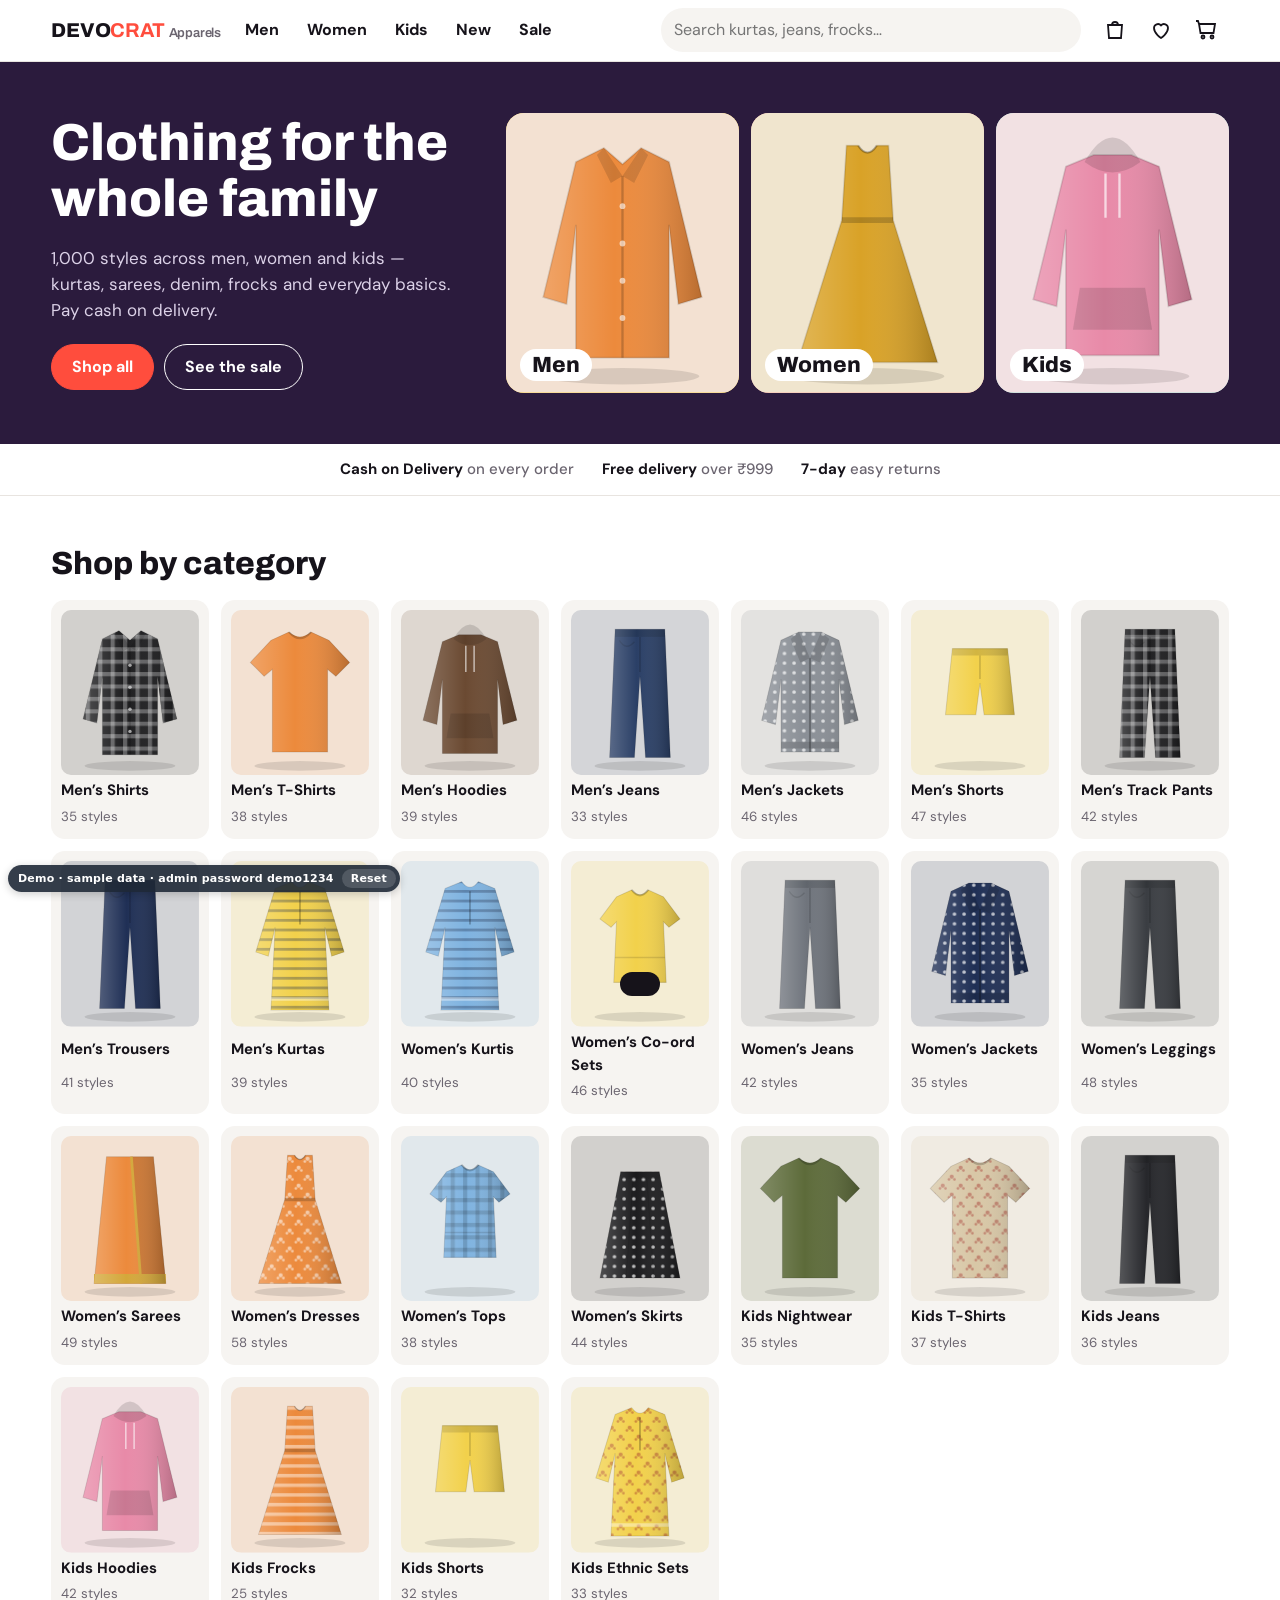
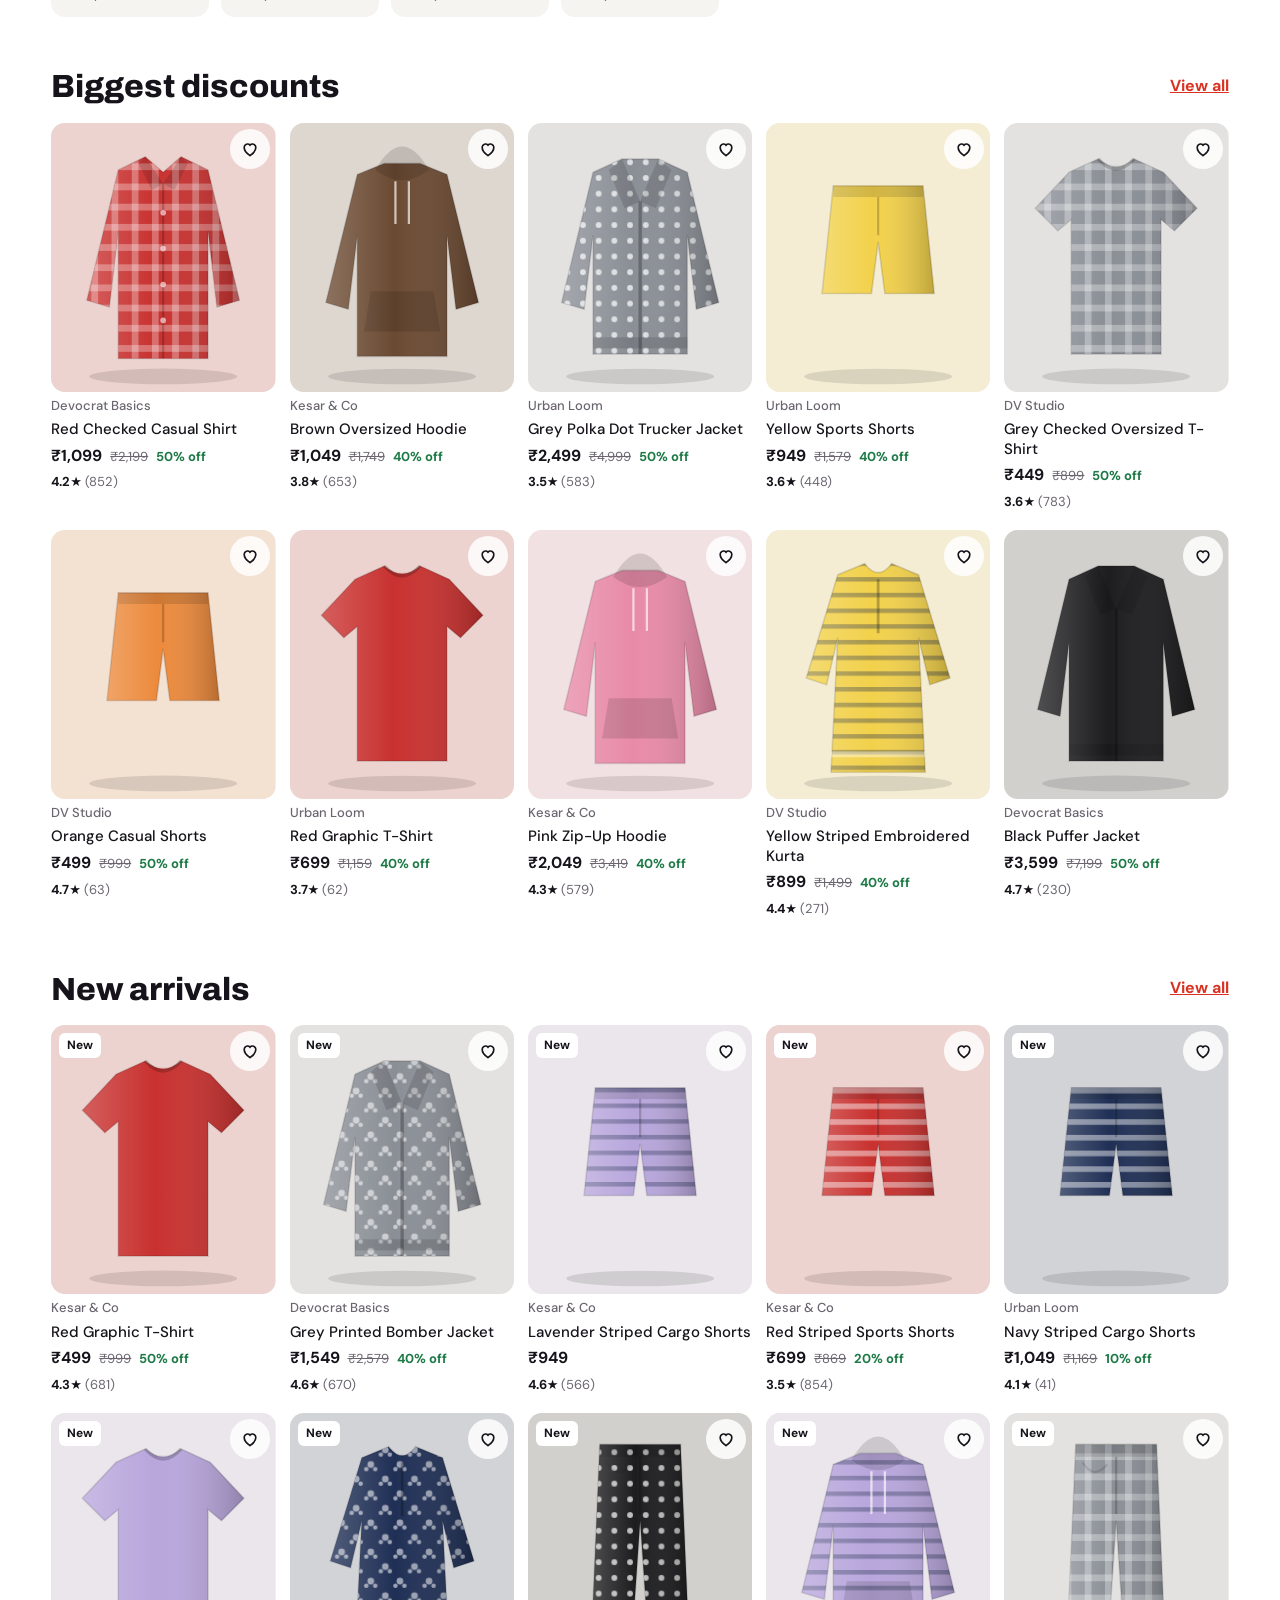
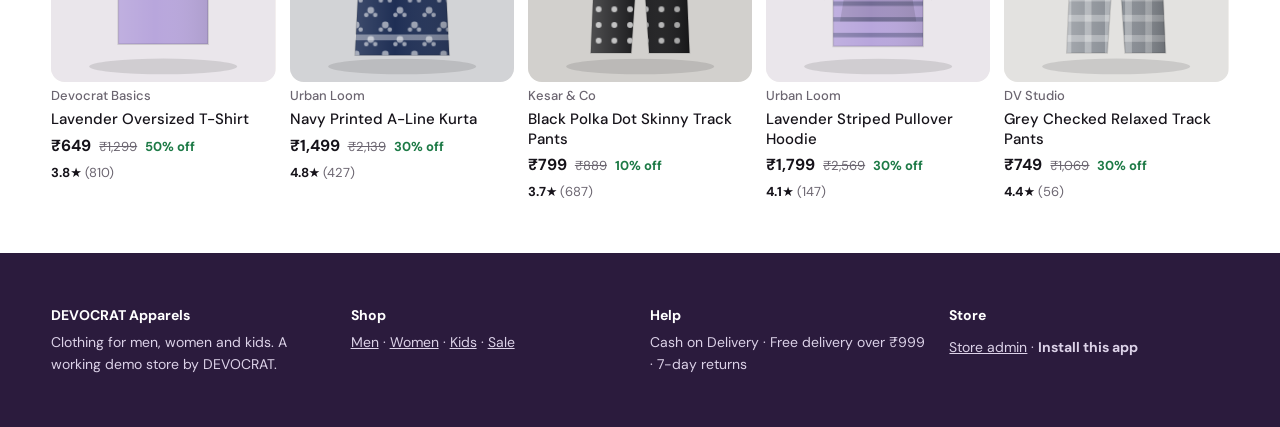
==== apps/apparel/index.html @ e111068e "update site" ====
<!DOCTYPE html>
<html lang="en">
<head>
<meta charset="utf-8">
<meta name="viewport" content="width=device-width, initial-scale=1">
<title>DEVOCRAT Apparels</title>
<meta name="theme-color" content="#2b1b3d">
<meta name="description" content="DEVOCRAT Apparels — clothing for men, women and kids. Cash on delivery.">
<link rel="manifest" href="manifest.json">
<script src="config.js"></script>
<!-- Website demo: the store's own Google Apps Script runs in the browser on sample data (see ../_gas/gas.js) -->
<script src="../_gas/gas.js"></script>
<script src="backend.js"></script>
<script src="demo.js"></script>
<link rel="icon" href="icons/icon-192.png">
<link rel="apple-touch-icon" href="icons/apple-touch-icon.png">
<meta name="apple-mobile-web-app-capable" content="yes">
<meta name="mobile-web-app-capable" content="yes">
<meta name="apple-mobile-web-app-title" content="DEVOCRAT">
<link rel="preconnect" href="https://fonts.googleapis.com">
<link href="https://fonts.googleapis.com/css2?family=Archivo:wght@600;800&family=DM+Sans:opsz,wght@9..40,400;9..40,500;9..40,700&display=swap" rel="stylesheet">
<style>
/* VOICE: confident Indian fashion retail, bright and quick to shop
   IDEA: a shop window with garments on display tables
   PICTURE: flat-lit garment "product shots" drawn per item; hero shows three window panels
   COLOUR and TYPE: white ground, ink, coral accent #ff4d3d, deep plum bands; Archivo + DM Sans
   LAYOUT: sticky header, hero panels, category tiles, filtered grid; admin is a calm table workspace */
:root{color-scheme:light dark;--bg:light-dark(#ffffff,#121014);--ink:light-dark(#16131a,#f2eff4);--mute:light-dark(#6b6570,#a59fab);--line:light-dark(#e8e4e0,#2c2731);--card:light-dark(#f6f4f1,#1c1920);--acc:#ff4d3d;--accd:light-dark(#d93222,#ff6a5c);--plum:light-dark(#2b1b3d,#1f1430);--ok:light-dark(#1d7a46,#4fc785);--warn:light-dark(#b0570e,#f0a35a)}
:root[data-theme=light]{color-scheme:light}:root[data-theme=dark]{color-scheme:dark}
*{box-sizing:border-box;min-width:0}[hidden]{display:none!important}
body{margin:0;background:var(--bg);color:var(--ink);font:16px/1.55 "DM Sans",system-ui,sans-serif;overflow-x:clip}
h1,h2,h3{font-family:Archivo,system-ui,sans-serif;line-height:1.08;text-wrap:balance;margin:0}
h1{font-size:clamp(32px,5vw,52px);font-weight:800}h2{font-size:clamp(24px,3vw,32px);font-weight:800}h3{font-size:18px;font-weight:600}
a{color:inherit}button,input,select,textarea{font:inherit;color:inherit}
button{cursor:pointer}:focus-visible{outline:3px solid var(--acc);outline-offset:2px}
.band{padding:clamp(24px,4vw,56px) max(4vw,16px)}.wrap{max-width:1240px;margin:0 auto}
.btn{min-height:44px;padding:10px 20px;border-radius:999px;border:1.5px solid var(--ink);background:var(--ink);color:var(--bg);font-weight:700;display:inline-flex;align-items:center;justify-content:center;gap:8px;text-decoration:none}
.btn.acc{background:var(--acc);border-color:var(--acc);color:#fff}.btn.ghost{background:transparent;color:var(--ink)}.btn.sm{min-height:36px;padding:6px 14px;font-size:14px}
.btn:disabled{opacity:.45;cursor:not-allowed}.btn.danger{background:transparent;color:var(--accd);border-color:var(--accd)}
.ico{width:44px;height:44px;border:0;background:none;display:inline-grid;place-items:center;border-radius:50%;position:relative}
.ico:hover{background:var(--card)}.ico svg{width:24px;height:24px;fill:none;stroke:currentColor;stroke-width:1.8}
.badge{position:absolute;top:4px;right:2px;background:var(--acc);color:#fff;font-size:11px;font-weight:700;min-width:18px;height:18px;border-radius:9px;display:grid;place-items:center;padding:0 4px}
input,select,textarea{min-height:44px;font-size:16px;border:1.5px solid var(--line);border-radius:10px;padding:8px 12px;background:var(--bg);width:100%}
textarea{min-height:90px}label{font-size:14px;font-weight:500;color:var(--mute);display:grid;gap:4px}
header{position:sticky;top:0;z-index:20;background:color-mix(in srgb,var(--bg) 94%,transparent);backdrop-filter:blur(8px);border-bottom:1px solid var(--line)}
.hd{display:flex;align-items:center;gap:12px;padding:8px max(4vw,16px);max-width:1320px;margin:0 auto}
.logo{font-family:Archivo;font-weight:800;font-size:20px;text-decoration:none;white-space:nowrap;letter-spacing:-.01em}.logo b{color:var(--acc)}.logo small{font-weight:600;font-size:13px;color:var(--mute);margin-left:4px}
nav.main{display:flex;gap:4px}nav.main a{padding:10px 12px;text-decoration:none;font-weight:700;border-radius:8px}nav.main a.on,nav.main a:hover{color:var(--accd)}
.srch{flex:1;max-width:420px;margin-left:auto}.srch input{border-radius:999px;background:var(--card);border-color:transparent}
.adm-pill{font-size:12px;font-weight:700;background:var(--plum);color:#fff;border-radius:999px;padding:4px 10px;text-decoration:none;white-space:nowrap}
@media(max-width:820px){.hd{flex-wrap:wrap}.srch{order:9;max-width:none;flex-basis:100%}nav.main{order:8;flex-basis:100%;justify-content:space-around}.icons{margin-left:auto}}
.hero{background:var(--plum);color:#fff}.hero .wrap{display:grid;grid-template-columns:minmax(0,.9fr) minmax(0,1.6fr);gap:clamp(20px,4vw,48px);align-items:center}
.hero p{color:#dcd2e8;max-width:46ch;font-size:17px}.hero .cta{display:flex;gap:10px;flex-wrap:wrap;margin-top:20px}.hero .btn.ghost{color:#fff;border-color:#fff}
.panels{display:grid;grid-template-columns:repeat(3,minmax(0,1fr));gap:12px}
.panel{border-radius:18px;overflow:hidden;text-decoration:none;color:#16131a;display:grid;position:relative;transition:transform .25s}
.panel:hover{transform:translateY(-4px)}.panel svg{display:block;width:100%;height:auto}
.panel span{position:absolute;left:14px;bottom:12px;font:800 22px Archivo;color:#16131a;background:#fff;padding:4px 12px;border-radius:999px}
@media(max-width:760px){.hero .wrap{grid-template-columns:1fr}}
.strip{display:flex;gap:28px;flex-wrap:wrap;justify-content:center;font-weight:500;font-size:15px;color:var(--mute);padding:14px 16px;border-bottom:1px solid var(--line)}
.strip b{color:var(--ink)}
.sec-h{display:flex;justify-content:space-between;align-items:end;gap:12px;margin-bottom:18px;flex-wrap:wrap}
.tiles{display:grid;grid-template-columns:repeat(auto-fill,minmax(140px,1fr));gap:12px}
.tile{background:var(--card);border-radius:14px;text-decoration:none;padding:10px 10px 12px;border:0;text-align:left;display:grid;gap:4px}
.tile svg{width:100%;height:auto;border-radius:10px}.tile b{font-size:15px}.tile small{color:var(--mute)}
.grid{display:grid;grid-template-columns:repeat(auto-fill,minmax(190px,1fr));gap:18px 14px}
@media(max-width:520px){.grid{grid-template-columns:repeat(2,minmax(0,1fr));gap:14px 10px}}
.card{position:relative;display:grid;gap:4px;align-content:start}
.card .ph{border-radius:14px;overflow:hidden;background:var(--card);aspect-ratio:5/6;border:0;padding:0;display:block;width:100%}
.card .ph svg,.card .ph img{width:100%;height:100%;object-fit:cover;display:block}
.card .br{font-size:13px;color:var(--mute);font-weight:500}.card .nm{font-weight:500;font-size:15px;line-height:1.3;display:-webkit-box;-webkit-line-clamp:2;-webkit-box-orient:vertical;overflow:hidden;background:none;border:0;padding:0;text-align:left}
.pr{display:flex;gap:8px;align-items:baseline;flex-wrap:wrap;white-space:nowrap}.pr b{font-size:16px}.pr s{color:var(--mute);font-size:13px}.pr em{color:var(--ok);font-style:normal;font-size:13px;font-weight:700}
.tag{position:absolute;top:8px;left:8px;font-size:12px;font-weight:700;padding:3px 8px;border-radius:6px;background:#fff;color:#16131a}
.tag.out{background:#16131a;color:#fff}.tag.low{background:var(--acc);color:#fff}.tag.hid{background:#6b6570;color:#fff;top:auto;bottom:calc(100% - 34px)}
.heart{position:absolute;top:6px;right:6px;width:40px;height:40px;border-radius:50%;border:0;background:#ffffffd9;display:grid;place-items:center;color:#16131a}
.heart svg{width:20px;height:20px;fill:none;stroke:currentColor;stroke-width:2}.heart.on svg{fill:var(--acc);stroke:var(--acc)}
.rate{font-size:13px;color:var(--mute)}.rate b{color:var(--ink)}
.shop{display:grid;grid-template-columns:240px minmax(0,1fr);gap:28px}
.filters{display:grid;gap:20px;align-content:start;position:sticky;top:76px;max-height:calc(100vh - 90px);overflow:auto;padding-right:6px}
.filters h3{font-size:15px;margin-bottom:8px}.chips{display:flex;flex-wrap:wrap;gap:6px}
.chip{min-height:36px;padding:5px 12px;border:1.5px solid var(--line);border-radius:999px;background:var(--bg);font-size:14px}
.chip.on{background:var(--ink);color:var(--bg);border-color:var(--ink)}
.sw{width:30px;height:30px;border-radius:50%;border:2px solid var(--line);padding:0}.sw.on{outline:3px solid var(--acc);outline-offset:2px}
.ftog{display:none}
@media(max-width:860px){.shop{grid-template-columns:1fr}.filters{position:static;max-height:none;display:none;background:var(--card);padding:16px;border-radius:14px}.filters.open{display:grid}.ftog{display:inline-flex}}
.toolbar{display:flex;gap:10px;align-items:center;justify-content:space-between;flex-wrap:wrap;margin-bottom:16px}.toolbar select{width:auto}
.more{display:flex;justify-content:center;margin-top:28px}
.ov{position:fixed;inset:0;background:#0009;z-index:40;display:none}.ov.open{display:block}
.modal{position:fixed;z-index:50;background:var(--bg);display:none;overflow:auto;inset:4vh max(3vw,12px);border-radius:20px;max-width:1080px;margin:0 auto}
.modal.open{display:block}.modal .x{position:sticky;top:8px;float:right;margin:8px;z-index:2;background:var(--card)}
@media(max-width:700px){.modal{inset:0;border-radius:0}}
.pd{display:grid;grid-template-columns:minmax(0,1fr) minmax(0,1fr);gap:28px;padding:clamp(16px,3vw,32px)}
@media(max-width:760px){.pd{grid-template-columns:1fr}}
.gal .big{border-radius:16px;overflow:hidden;background:var(--card);aspect-ratio:5/6}.gal .big svg,.gal .big img{width:100%;height:100%;object-fit:cover;display:block}
.thumbs{display:flex;gap:8px;margin-top:8px;flex-wrap:wrap}.thumbs button{width:64px;height:76px;border-radius:8px;overflow:hidden;padding:0;border:2px solid transparent;background:var(--card)}
.thumbs button.on{border-color:var(--acc)}.thumbs img,.thumbs svg{width:100%;height:100%;object-fit:cover}
.sizes{display:flex;flex-wrap:wrap;gap:8px}.sz{min-width:56px;min-height:48px;border:1.5px solid var(--line);border-radius:10px;background:var(--bg);font-weight:700;display:grid;place-items:center;line-height:1.1;padding:4px 8px}
.sz small{font-size:11px;font-weight:500;color:var(--warn)}.sz.on{border-color:var(--ink);background:var(--ink);color:var(--bg)}.sz.on small{color:inherit}
.sz:disabled{text-decoration:line-through;opacity:.4}
.qty{display:inline-flex;align-items:center;border:1.5px solid var(--line);border-radius:999px}.qty button{width:40px;height:40px;border:0;background:none;font-size:20px}.qty span{min-width:28px;text-align:center;font-weight:700}
.info{display:grid;gap:14px;align-content:start}.info dl{display:grid;grid-template-columns:auto 1fr;gap:4px 16px;margin:0;font-size:15px}.info dt{color:var(--mute)}.info dd{margin:0}
.perks{display:grid;gap:4px;font-size:14px;color:var(--mute);border-top:1px solid var(--line);padding-top:12px}
details summary{cursor:pointer;font-weight:700;min-height:36px;display:flex;align-items:center}
table{border-collapse:collapse;width:100%;font-size:14px}th,td{padding:8px 10px;border-bottom:1px solid var(--line);text-align:left;vertical-align:middle}th{color:var(--mute);font-weight:500}td.n,th.n{text-align:right;white-space:nowrap}
.drawer{position:fixed;top:0;right:0;bottom:0;width:min(420px,100vw);background:var(--bg);z-index:50;transform:translateX(105%);transition:transform .3s;display:grid;grid-template-rows:auto 1fr auto}
.drawer.open{transform:none}.dh{display:flex;justify-content:space-between;align-items:center;padding:12px 16px;border-bottom:1px solid var(--line)}
.dl{overflow:auto;padding:8px 16px}.df{padding:16px;border-top:1px solid var(--line);display:grid;gap:6px}
.ci{display:grid;grid-template-columns:72px minmax(0,1fr);gap:12px;padding:12px 0;border-bottom:1px solid var(--line)}
.ci .t{border-radius:8px;overflow:hidden;background:var(--card);aspect-ratio:5/6}.ci .t svg,.ci .t img{width:100%;height:100%;object-fit:cover}
.row{display:flex;justify-content:space-between;gap:10px;align-items:center}.row.tot{font-weight:700;font-size:18px}
.lnk{background:none;border:0;color:var(--accd);font-weight:700;padding:6px 0;min-height:32px}
.ck{display:grid;grid-template-columns:minmax(0,1.3fr) minmax(0,1fr);gap:28px}@media(max-width:800px){.ck{grid-template-columns:1fr}}
.form{display:grid;gap:14px}.two{display:grid;grid-template-columns:repeat(2,minmax(0,1fr));gap:12px}@media(max-width:480px){.two{grid-template-columns:1fr}}
.box{background:var(--card);border-radius:16px;padding:18px}
.pay{display:flex;gap:10px;align-items:center;border:1.5px solid var(--line);border-radius:12px;padding:12px;font-weight:500;color:var(--ink)}
.pay input{width:20px;min-height:20px}.pay.dis{opacity:.5}.err{color:var(--accd);font-size:13px;font-weight:500;min-height:0}
.done{text-align:center;display:grid;gap:12px;justify-items:center;padding:40px 16px}
.done .tick{width:72px;height:72px;border-radius:50%;background:var(--ok);display:grid;place-items:center}.done .tick svg{width:36px;stroke:#fff;stroke-width:3;fill:none}
.empty{text-align:center;color:var(--mute);padding:40px 16px}
.stats{display:grid;grid-template-columns:repeat(auto-fit,minmax(150px,1fr));gap:12px;margin-bottom:24px}
.stat{background:var(--card);border-radius:14px;padding:14px 16px}.stat b{display:block;font:800 clamp(24px,3vw,32px) Archivo}.stat span{color:var(--mute);font-size:14px}
.stat.hot{background:#ffd9d4;color:#5a1208}.stat.hot span{color:#7a2a1e}
.tabs{display:flex;gap:6px;margin-bottom:18px;flex-wrap:wrap}
.at .th{width:44px;height:52px;border-radius:6px;overflow:hidden;background:var(--card)}.at .th svg,.at .th img{width:100%;height:100%;object-fit:cover}
.scroll{overflow-x:auto}
.ef{display:grid;gap:14px;padding:clamp(16px,3vw,28px)}.three{display:grid;grid-template-columns:repeat(3,minmax(0,1fr));gap:12px}@media(max-width:600px){.three{grid-template-columns:1fr 1fr}}
.stk{display:grid;grid-template-columns:repeat(auto-fill,minmax(110px,1fr));gap:8px}.stk div{display:grid;grid-template-columns:1fr auto;gap:4px;align-items:end}
.stk input{min-height:40px}.stk button{height:40px;width:36px;border:0;background:none;color:var(--accd);font-size:18px}
.phs{display:flex;flex-wrap:wrap;gap:10px}.phs figure{margin:0;width:110px;display:grid;gap:4px}.phs img{width:110px;height:132px;object-fit:cover;border-radius:10px;background:var(--card)}
.phs figure div{display:flex;gap:4px}.phs .cov{font-size:11px;font-weight:700;color:var(--ok)}
.upl{width:110px;height:132px;border:2px dashed var(--line);border-radius:10px;display:grid;place-items:center;text-align:center;font-size:13px;color:var(--mute);cursor:pointer;padding:8px}
.toast{position:fixed;left:50%;bottom:24px;transform:translate(-50%,120px);background:var(--ink);color:var(--bg);padding:12px 20px;border-radius:999px;z-index:70;transition:transform .3s;font-weight:500;max-width:90vw}
.toast.on{transform:translate(-50%,0)}
.dlg{position:fixed;z-index:80;inset:0;display:none;place-items:center;background:#0008;padding:16px}.dlg.open{display:grid}
.dlg>div{background:var(--bg);border-radius:16px;padding:22px;max-width:420px;display:grid;gap:14px}
.note{font-size:13px;color:var(--mute)}
footer{background:var(--plum);color:#dcd2e8;font-size:14px}footer .wrap{display:grid;grid-template-columns:repeat(auto-fit,minmax(180px,1fr));gap:20px}footer b{color:#fff;display:block;margin-bottom:6px}
@media(prefers-reduced-motion:reduce){*{transition:none!important}}
@media(max-width:600px){table{font-size:13px}.stack thead{display:none}.stack tr{display:grid;padding-block:10px;border-bottom:1px solid var(--line)}.stack td{display:flow-root;border:0;padding:3px 0;padding-inline-start:8em;text-align:start}.stack td::before{content:attr(data-l);float:inline-start;width:7.5em;margin-inline-start:-8em;white-space:normal;color:var(--mute)}.stack td:empty{display:none}}
</style>
<script>new MutationObserver(()=>{for(const c of document.querySelectorAll('.stack td:not([data-l])')){let i=0,p=c;while(p=p.previousElementSibling)i+=p.colSpan;c.dataset.l=c.closest('table').rows[0].cells[i]?.textContent||''}}).observe(document,{childList:true,subtree:true})</script>
</head>
<body>
<svg width="0" height="0" style="position:absolute" aria-hidden="true"><defs>
<linearGradient id="shade" x1="0" x2="1"><stop offset="0" stop-color="#fff" stop-opacity=".22"/><stop offset=".45" stop-color="#fff" stop-opacity="0"/><stop offset="1" stop-color="#000" stop-opacity=".22"/></linearGradient>
<pattern id="stripes-l" width="14" height="14" patternUnits="userSpaceOnUse"><rect width="14" height="5" fill="#fff" fill-opacity=".45"/></pattern>
<pattern id="stripes-d" width="14" height="14" patternUnits="userSpaceOnUse"><rect width="14" height="4" fill="#1d2a4a" fill-opacity=".35"/></pattern>
<pattern id="checks-l" width="18" height="18" patternUnits="userSpaceOnUse"><rect width="18" height="6" fill="#fff" fill-opacity=".3"/><rect width="6" height="18" fill="#fff" fill-opacity=".3"/></pattern>
<pattern id="checks-d" width="18" height="18" patternUnits="userSpaceOnUse"><rect width="18" height="6" fill="#000" fill-opacity=".14"/><rect width="6" height="18" fill="#000" fill-opacity=".14"/></pattern>
<pattern id="dots-l" width="14" height="14" patternUnits="userSpaceOnUse"><circle cx="7" cy="7" r="2.6" fill="#fff" fill-opacity=".7"/></pattern>
<pattern id="dots-d" width="14" height="14" patternUnits="userSpaceOnUse"><circle cx="7" cy="7" r="2.6" fill="#000" fill-opacity=".25"/></pattern>
<pattern id="print-l" width="26" height="26" patternUnits="userSpaceOnUse"><g fill="#fff" fill-opacity=".55"><circle cx="7" cy="7" r="3"/><circle cx="3" cy="11" r="2"/><circle cx="11" cy="11" r="2"/><circle cx="20" cy="20" r="3"/><circle cx="16" cy="24" r="2"/><circle cx="24" cy="24" r="2"/></g></pattern>
<pattern id="print-d" width="26" height="26" patternUnits="userSpaceOnUse"><g fill="#a3312a" fill-opacity=".45"><circle cx="7" cy="7" r="3"/><circle cx="3" cy="11" r="2"/><circle cx="11" cy="11" r="2"/><circle cx="20" cy="20" r="3"/><circle cx="16" cy="24" r="2"/><circle cx="24" cy="24" r="2"/></g></pattern>
</defs></svg>

<header><div class="hd">
  <a class="logo" href="#">DEVO<b>CRAT</b><small>Apparels</small></a>
  <nav class="main" id="nav"><a href="#men">Men</a><a href="#women">Women</a><a href="#kids">Kids</a><a href="#new">New</a><a href="#sale">Sale</a></nav>
  <form class="srch" id="srch" role="search"><input id="q" type="search" placeholder="Search kurtas, jeans, frocks…" aria-label="Search products"></form>
  <div class="icons" style="display:flex;align-items:center;gap:2px">
    <button id="instBtn" class="btn acc sm" hidden>Install app</button><a id="admLink" class="adm-pill" href="#admin" hidden>Admin</a>
    <a class="ico" href="#orders" aria-label="My orders"><svg viewBox="0 0 24 24"><path d="M5 7h14l-1 13H6L5 7Z"/><path d="M9 7a3 3 0 0 1 6 0"/></svg></a>
    <a class="ico" href="#wishlist" aria-label="Wishlist"><svg viewBox="0 0 24 24"><path d="M12 20s-7-4.4-7-10a4 4 0 0 1 7-2.6A4 4 0 0 1 19 10c0 5.6-7 10-7 10Z"/></svg><span class="badge" id="wc" hidden></span></a>
    <button class="ico" id="cartBtn" aria-label="Shopping bag"><svg viewBox="0 0 24 24"><path d="M4 6h16l-1.5 9h-13L4 6Z"/><path d="M4 6 3 3H1"/><circle cx="8" cy="19" r="1.5"/><circle cx="17" cy="19" r="1.5"/></svg><span class="badge" id="cc" hidden></span></button>
  </div>
</div></header>

<main id="view"><div class="empty">Loading the catalogue…</div></main>

<footer class="band"><div class="wrap">
  <div><b>DEVOCRAT Apparels</b>Clothing for men, women and kids. A working demo store by DEVOCRAT.</div>
  <div><b>Shop</b><a href="#men">Men</a> · <a href="#women">Women</a> · <a href="#kids">Kids</a> · <a href="#sale">Sale</a></div>
  <div><b>Help</b>Cash on Delivery · Free delivery over ₹999 · 7-day returns</div>
  <div><b>Store</b><a href="#admin">Store admin</a> · <button class="lnk" id="iosHint" style="color:inherit;padding:0">Install this app</button><div id="net" class="note" style="color:#dcd2e8"></div></div>
</div></footer>

<div class="ov" id="ov"></div>
<div class="modal" id="pm" role="dialog" aria-modal="true" aria-label="Product"></div>
<div class="modal" id="am" role="dialog" aria-modal="true" aria-label="Edit product"></div>
<aside class="drawer" id="cd" aria-label="Shopping bag"></aside>
<div class="dlg" id="dlg"><div><h3 id="dlgT"></h3><p id="dlgM" style="margin:0"></p><div class="row" style="justify-content:flex-end"><button class="btn ghost sm" id="dlgNo">Cancel</button><button class="btn acc sm" id="dlgYes">Confirm</button></div></div></div>
<div class="toast" id="toast"></div>
<div class="dlg" id="iosDlg"><div><h3>Install DEVOCRAT Apparels</h3><p style="margin:0" id="iosMsg"></p><div class="row" style="justify-content:flex-end"><button class="btn sm" id="iosOk">Got it</button></div></div></div>

<script>
{
const $=s=>document.querySelector(s), V=$('#view');
const esc=s=>String(s??'').replace(/[&<>"']/g,c=>({'&':'&amp;','<':'&lt;','>':'&gt;','"':'&quot;',"'":'&#39;'}[c]));
const inr=n=>'₹'+Math.round(n).toLocaleString('en-IN');
const ls={get(k,d){try{const v=localStorage.getItem(k);return v?JSON.parse(v):d}catch(e){return d}},set(k,v){try{localStorage.setItem(k,JSON.stringify(v))}catch(e){}}};
let BASE=[],OV={},P=[],BY={},isAdmin=false,online=false,tok=ls.get('devo-tok',''),sheetUrl=ls.get('devo-sheet','');
const API=((window.DEVO_CONFIG||{}).sheetApi||'').trim();
// Talks to the Google Apps Script web app. POST uses text/plain so the browser sends it without a CORS preflight.
async function api(action,data,post){
  if(!API)throw new Error('The Google Sheet is not connected yet (see config.js).');
  let r;
  if(post)r=await fetch(API,{method:'POST',headers:{'Content-Type':'text/plain;charset=utf-8'},body:JSON.stringify({action,token:tok,...data})});
  else r=await fetch(API+(API.includes('?')?'&':'?')+new URLSearchParams({action,...data}));
  const j=await r.json().catch(()=>({ok:false,error:'The store server sent an unreadable reply.'}));
  if(!j.ok){const e=new Error(j.error||'Something went wrong');e.auth=j.auth;throw e}return j;
}
let cart=ls.get('devo-cart',[]),wish=new Set(ls.get('devo-wish',[]));
const F={g:'',c:'',size:'',col:'',price:'',stock:false,sort:'pop',q:'',shown:24,mode:''};
const TYPES=['tee','shirt','hoodie','jacket','pants','shorts','dress','kurta','top','skirt','saree'];
const PATS=['solid','stripes','checks','dots','print'];

/* ---------- garment illustrations ---------- */
const SH={
tee:'M58 44 L84 32 Q100 46 116 32 L142 44 L172 76 L152 96 L140 86 L140 206 L60 206 L60 86 L48 96 L28 76 Z',
shirt:'M60 42 L84 30 L100 44 L116 30 L140 42 L168 158 L148 164 L140 96 L140 210 L60 210 L60 96 L52 164 L32 158 Z',
hoodie:'M60 46 L84 36 L116 36 L140 46 L168 160 L148 166 L140 100 L140 208 L60 208 L60 100 L52 166 L32 160 Z',
jacket:'M58 44 L84 32 L116 32 L142 44 L170 160 L150 166 L142 100 L142 206 L58 206 L58 100 L50 166 L30 160 Z',
pants:'M64 28 L136 28 L144 214 L108 214 L100 96 L92 214 L56 214 Z',
shorts:'M60 56 L140 56 L150 152 L106 152 L100 106 L94 152 L50 152 Z',
dress:'M82 28 L92 28 Q100 40 108 28 L118 28 L122 92 L160 214 L40 214 L78 92 Z',
kurta:'M64 40 L88 30 Q100 46 112 30 L136 40 L164 132 L146 138 L136 96 L142 216 L58 216 L64 96 L54 138 L36 132 Z',
top:'M66 52 L88 42 Q100 56 112 42 L134 52 L158 84 L142 96 L134 88 L138 176 L62 176 L66 88 L58 96 L42 84 Z',
skirt:'M72 52 L128 52 L158 206 L42 206 Z',
saree:'M66 30 L134 30 L152 214 L48 214 Z'};
const DET={
tee:'<path d="M84 32 Q100 50 116 32" fill="none" stroke="#0003" stroke-width="3"/>',
shirt:'<path d="M84 30 L100 54 L90 60 L78 36 Z M116 30 L100 54 L110 60 L122 36 Z" fill="#0002"/><path d="M100 54 V210" stroke="#0003" stroke-width="2"/><g fill="#fff9"><circle cx="100" cy="80" r="2.5"/><circle cx="100" cy="112" r="2.5"/><circle cx="100" cy="144" r="2.5"/><circle cx="100" cy="176" r="2.5"/></g>',
hoodie:'<path d="M76 42 Q100 0 124 42 Q100 60 76 42 Z" fill="#0002"/><path d="M72 150 L128 150 L134 186 L66 186 Z" fill="#0002"/><path d="M94 52 V90 M106 52 V90" stroke="#fffa" stroke-width="2"/>',
jacket:'<path d="M84 32 L100 70 L86 76 L72 42 Z M116 32 L100 70 L114 76 L128 42 Z" fill="#0002"/><path d="M100 70 V206" stroke="#0004" stroke-width="3"/><path d="M58 196 H142" stroke="#0002" stroke-width="10"/>',
pants:'<rect x="64" y="28" width="72" height="11" fill="#0002"/><path d="M100 39 V90" stroke="#0003" stroke-width="2"/><path d="M70 44 Q80 60 92 46" fill="none" stroke="#0002" stroke-width="2"/>',
shorts:'<rect x="60" y="56" width="80" height="10" fill="#0002"/><path d="M100 66 V100" stroke="#0003" stroke-width="2"/>',
dress:'<path d="M78 92 H122" stroke="#0003" stroke-width="5"/><path d="M92 28 Q100 40 108 28" fill="none" stroke="#0003" stroke-width="2"/>',
kurta:'<path d="M100 44 V92" stroke="#0004" stroke-width="2.5"/><path d="M58 200 H142" stroke="#fff6" stroke-width="5"/>',
top:'<path d="M88 42 Q100 58 112 42" fill="none" stroke="#0003" stroke-width="3"/><path d="M64 140 H136" stroke="#0002" stroke-width="2"/>',
skirt:'<rect x="72" y="52" width="56" height="10" fill="#0002"/><path d="M90 62 L80 206 M110 62 L120 206" stroke="#0002" stroke-width="2"/>',
saree:'<path d="M134 30 L152 214 L116 214 L102 30 Z" fill="#0002"/><path d="M48 200 H152 L152 214 H48 Z" fill="#d4a73a"/><path d="M102 30 L116 214" stroke="#d4a73a" stroke-width="4"/>'};
const light=h=>{const n=parseInt((h||'#888').slice(1),16);return ((n>>16)*299+((n>>8)&255)*587+(n&255)*114)/1000>165};
function art(p,label){
  const t=SH[p.t]?p.t:'tee',h=/^#[0-9a-f]{6}$/i.test(p.hex)?p.hex:'#888888',L=light(h)?'d':'l',d=SH[t];
  const pat=p.pat&&p.pat!=='solid'&&PATS.includes(p.pat)?`<path d="${d}" fill="url(#${p.pat}-${L})"/>`:'';
  return `<svg viewBox="0 0 200 240" role="img" aria-label="${esc(label||p.n)}"><rect width="200" height="240" style="fill:color-mix(in srgb,${h} 16%,#f4f2ee)"/><ellipse cx="100" cy="226" rx="66" ry="7" fill="#0000001c"/><path d="${d}" fill="${h}" stroke="#00000022" stroke-width="1.5"/>${pat}${DET[t]}<path d="${d}" fill="url(#shade)"/></svg>`;
}
const sized=(u,w)=>/lh3\.googleusercontent\.com\/d\/[^=?#]+$/.test(u)?u+'=w'+w:u;
const phUrls=(p,thumb)=>(p.ph||[]).filter(u=>/^https:\/\//.test(u)).map(u=>sized(u,thumb?600:1400));
const pic=p=>{const u=phUrls(p,true);return u.length?`<img src="${u[0]}" alt="${esc(p.n)}" loading="lazy">`:art(p)};
const stockOf=p=>Object.values(p.s||{}).reduce((a,b)=>a+(+b||0),0);
const off=p=>p.m>p.p?Math.round((1-p.p/p.m)*100):0;

/* ---------- data ---------- */
function merge(){
  const m={};BASE.forEach(p=>m[p.id]=p);
  for(const [id,o] of Object.entries(OV)){if(o.deleted)delete m[id];else m[id]={...(m[id]||{}),...o,id}}
  BY=m;P=Object.values(m).sort((a,b)=>a.id<b.id?-1:1);
}
const visible=()=>P.filter(p=>!p.hidden);
function saveLocal(){ls.set('devo-cart',cart);ls.set('devo-wish',[...wish]);counts()}
function counts(){const n=cart.reduce((a,c)=>a+c.qty,0);$('#cc').hidden=!n;$('#cc').textContent=n;$('#wc').hidden=!wish.size;$('#wc').textContent=wish.size}
function toast(m){const t=$('#toast');t.textContent=m;t.classList.add('on');clearTimeout(t._t);t._t=setTimeout(()=>t.classList.remove('on'),2400)}
function ask(title,msg,yes='Confirm'){return new Promise(r=>{$('#dlgT').textContent=title;$('#dlgM').textContent=msg;$('#dlgYes').textContent=yes;$('#dlg').classList.add('open');const done=v=>{$('#dlg').classList.remove('open');r(v)};$('#dlgYes').onclick=()=>done(true);$('#dlgNo').onclick=()=>done(false)})}

/* ---------- cards ---------- */
const heartSvg='<svg viewBox="0 0 24 24"><path d="M12 20s-7-4.4-7-10a4 4 0 0 1 7-2.6A4 4 0 0 1 19 10c0 5.6-7 10-7 10Z"/></svg>';
function card(p){
  const st=stockOf(p),o=off(p);
  const tag=st===0?'<span class="tag out">Sold out</span>':st<10?`<span class="tag low">Only ${st} left</span>`:p.nw?'<span class="tag">New</span>':'';
  return `<div class="card"><button class="ph" data-open="${p.id}" aria-label="View ${esc(p.n)}">${pic(p)}</button>${tag}${p.hidden?'<span class="tag hid">Hidden</span>':''}
  <button class="heart ${wish.has(p.id)?'on':''}" data-wish="${p.id}" aria-label="Wishlist">${heartSvg}</button>
  <span class="br">${esc(p.b)}</span><button class="nm" data-open="${p.id}">${esc(p.n)}</button>
  <div class="pr"><b>${inr(p.p)}</b>${o?`<s>${inr(p.m)}</s><em>${o}% off</em>`:''}</div>
  <span class="rate"><b>${p.r??'–'}★</b> (${p.rc??0})</span></div>`;
}

/* ---------- views ---------- */
function home(){
  const vis=visible(),pick=(g,t)=>vis.find(p=>p.g===g&&p.t===t&&p.pat==='solid')||vis.find(p=>p.g===g);
  const pn=[['Men','men',pick('Men','shirt'),'#ffd84a'],['Women','women',pick('Women','dress'),'#ffb4a8'],['Kids','kids',pick('Kids','hoodie'),'#a8e0d4']];
  const cats=[];['Men','Women','Kids'].forEach(g=>{const seen=new Set;vis.filter(p=>p.g===g).forEach(p=>{if(!seen.has(p.c)){seen.add(p.c);cats.push({g,c:p.c,p,n:vis.filter(x=>x.g===g&&x.c===p.c).length})}})});
  const deals=vis.filter(p=>off(p)>=40&&stockOf(p)>0).slice(0,10),nw=vis.filter(p=>p.nw).slice(0,10);
  V.innerHTML=`<section class="band hero"><div class="wrap"><div><h1>Clothing for the whole family</h1><p>${vis.length.toLocaleString('en-IN')} styles across men, women and kids — kurtas, sarees, denim, frocks and everyday basics. Pay cash on delivery.</p><div class="cta"><a class="btn acc" href="#shop">Shop all</a><a class="btn ghost" href="#sale">See the sale</a></div></div>
  <div class="panels">${pn.map(([l,h,p,bg])=>`<a class="panel" href="#${h}" style="background:${bg}">${p?art({...p,hex:p.hex},l):''}<span>${l}</span></a>`).join('')}</div></div></section>
  <div class="strip"><span><b>Cash on Delivery</b> on every order</span><span><b>Free delivery</b> over ₹999</span><span><b>7-day</b> easy returns</span></div>
  <section class="band"><div class="wrap"><div class="sec-h"><h2>Shop by category</h2></div><div class="tiles">${cats.map(x=>`<button class="tile" data-cat="${x.g}|${esc(x.c)}">${art(x.p,x.c)}<b>${x.g==='Kids'?'Kids ':x.g==='Men'?'Men’s ':'Women’s '}${esc(x.c)}</b><small>${x.n} styles</small></button>`).join('')}</div></div></section>
  <section class="band" style="padding-top:0"><div class="wrap"><div class="sec-h"><h2>Biggest discounts</h2><a href="#sale" class="lnk">View all</a></div><div class="grid">${deals.map(card).join('')}</div></div></section>
  <section class="band" style="padding-top:0"><div class="wrap"><div class="sec-h"><h2>New arrivals</h2><a href="#new" class="lnk">View all</a></div><div class="grid">${nw.map(card).join('')}</div></div></section>`;
}
const PR=[['','Any price'],['0-499','Under ₹500'],['500-999','₹500 – ₹999'],['1000-1999','₹1,000 – ₹1,999'],['2000-99999','₹2,000 and above']];
function filtered(){
  let r=visible();
  if(F.mode==='new')r=r.filter(p=>p.nw);if(F.mode==='sale')r=r.filter(p=>off(p)>=20);
  if(F.mode==='wish')r=r.filter(p=>wish.has(p.id));
  if(F.g)r=r.filter(p=>p.g===F.g);if(F.c)r=r.filter(p=>p.c===F.c);
  if(F.size)r=r.filter(p=>(p.s||{})[F.size]>0);if(F.col)r=r.filter(p=>p.col===F.col);
  if(F.price){const[a,b]=F.price.split('-').map(Number);r=r.filter(p=>p.p>=a&&p.p<=b)}
  if(F.stock)r=r.filter(p=>stockOf(p)>0);
  if(F.q){const w=F.q.toLowerCase().split(/\s+/).filter(Boolean);r=r.filter(p=>{const s=`${p.n} ${p.c} ${p.g} ${p.b} ${p.col} ${p.f} ${p.id}`.toLowerCase();return w.every(x=>s.includes(x.replace(/s$/,'')))})}
  const S={pop:(a,b)=>b.rc-a.rc,new:(a,b)=>(b.nw?1:0)-(a.nw?1:0)||b.id.localeCompare(a.id),lo:(a,b)=>a.p-b.p,hi:(a,b)=>b.p-a.p,off:(a,b)=>off(b)-off(a),rate:(a,b)=>b.r-a.r};
  return r.sort(S[F.sort]||S.pop);
}
function shop(title){
  const base=visible().filter(p=>!F.g||p.g===F.g);
  const cats=[...new Set(base.map(p=>p.c))],sizes=[...new Set(base.flatMap(p=>Object.keys(p.s||{})))];
  const cols=[...new Map(base.map(p=>[p.col,p.hex])).entries()];
  const r=filtered(),shown=r.slice(0,F.shown);
  V.innerHTML=`<section class="band"><div class="wrap"><div class="sec-h"><div><h1 style="font-size:clamp(28px,4vw,40px)">${esc(title)}</h1><span class="note">${r.length.toLocaleString('en-IN')} products${F.q?` matching “${esc(F.q)}”`:''}</span></div></div>
  <div class="shop"><aside class="filters" id="filters">
   ${F.mode!=='wish'?`<div><h3>Shop for</h3><div class="chips">${['','Men','Women','Kids'].map(g=>`<button class="chip ${F.g===g?'on':''}" data-f="g" data-v="${g}">${g||'Everyone'}</button>`).join('')}</div></div>`:''}
   <div><h3>Category</h3><div class="chips"><button class="chip ${!F.c?'on':''}" data-f="c" data-v="">All</button>${cats.map(c=>`<button class="chip ${F.c===c?'on':''}" data-f="c" data-v="${esc(c)}">${esc(c)}</button>`).join('')}</div></div>
   <div><h3>Size</h3><div class="chips"><button class="chip ${!F.size?'on':''}" data-f="size" data-v="">Any</button>${sizes.map(s=>`<button class="chip ${F.size===s?'on':''}" data-f="size" data-v="${esc(s)}">${esc(s)}</button>`).join('')}</div></div>
   <div><h3>Colour${F.col?`: ${esc(F.col)}`:''}</h3><div class="chips">${cols.map(([n,h])=>`<button class="sw ${F.col===n?'on':''}" style="background:${esc(h)}" data-f="col" data-v="${esc(n)}" aria-label="${esc(n)}" title="${esc(n)}"></button>`).join('')}${F.col?'<button class="chip" data-f="col" data-v="">Clear</button>':''}</div></div>
   <div><h3>Price</h3><div class="chips">${PR.map(([v,l])=>`<button class="chip ${F.price===v?'on':''}" data-f="price" data-v="${v}">${l}</button>`).join('')}</div></div>
   <label style="flex-direction:row;display:flex;gap:8px;align-items:center;color:var(--ink)"><input type="checkbox" id="fst" style="width:20px;min-height:20px" ${F.stock?'checked':''}> In stock only</label>
  </aside><div>
   <div class="toolbar"><button class="btn ghost sm ftog" id="ftog">Filters</button><label style="display:flex;align-items:center;gap:8px">Sort <select id="sort">${[['pop','Popularity'],['new','Newest'],['lo','Price: low to high'],['hi','Price: high to low'],['off','Discount'],['rate','Rating']].map(([v,l])=>`<option value="${v}" ${F.sort===v?'selected':''}>${l}</option>`).join('')}</select></label></div>
   ${shown.length?`<div class="grid">${shown.map(card).join('')}</div>`:`<div class="empty">${F.mode==='wish'?'Your wishlist is empty. Tap the heart on any product to save it.':'No products match these filters.'}</div>`}
   ${r.length>F.shown?`<div class="more"><button class="btn ghost" id="more">Show more (${(r.length-F.shown).toLocaleString('en-IN')} left)</button></div>`:''}
  </div></div></div></section>`;
}

/* ---------- product modal ---------- */
let cur=null,curSize='',curQty=1,curImg=0;
function openP(id){cur=BY[id];if(!cur)return;curSize='';curQty=1;curImg=0;renderP();$('#pm').classList.add('open');$('#ov').classList.add('open');$('#pm').scrollTop=0}
function renderP(){
  const p=cur,o=off(p),sims=visible().filter(x=>x.id!==p.id&&x.g===p.g&&x.c===p.c).slice(0,6);
  const imgs=phUrls(p).length?phUrls(p).map((x,i)=>`<img src="${x}" alt="${esc(p.n)} photo ${i+1}">`):[art(p)];
  const sz=Object.entries(p.s||{});
  const chart=p.g==='Kids'?[['2-3Y','52–56','92–98'],['4-5Y','56–60','104–110'],['6-7Y','60–64','116–122'],['8-9Y','64–68','128–134'],['10-11Y','68–72','140–146']]:sz[0]&&/^\d/.test(sz[0][0])?[['28','28','71'],['30','30','76'],['32','32','81'],['34','34','86'],['36','36','91']]:[['S','36','91'],['M','38','97'],['L','40','102'],['XL','42','107'],['XXL','44','112']];
  const ch=p.g==='Kids'?['Age','Chest (cm)','Height (cm)']:/^\d/.test(chart[0][0])&&sz[0]&&/^\d/.test(sz[0][0])?['Size','Waist (in)','Waist (cm)']:['Size','Chest (in)','Chest (cm)'];
  $('#pm').innerHTML=`<button class="ico x" data-close aria-label="Close"><svg viewBox="0 0 24 24"><path d="M6 6l12 12M18 6 6 18"/></svg></button>
  <div class="pd"><div class="gal"><div class="big">${imgs[curImg]||imgs[0]}</div>${imgs.length>1?`<div class="thumbs">${imgs.map((m,i)=>`<button class="${i===curImg?'on':''}" data-img="${i}" aria-label="Photo ${i+1}">${m}</button>`).join('')}</div>`:''}</div>
  <div class="info"><span class="br note">${esc(p.b)} · ${esc(p.g)} · ${esc(p.c)}</span><h2>${esc(p.n)}</h2>
   <span class="rate"><b>${p.r??'–'}★</b> from ${p.rc??0} ratings</span>
   <div class="pr" style="font-size:20px"><b style="font-size:26px">${inr(p.p)}</b>${o?`<s>MRP ${inr(p.m)}</s><em>${o}% off</em>`:''}</div><span class="note" style="margin-top:-10px">Inclusive of all taxes</span>
   <div><div class="row"><b>Select size</b>${p.hidden?'<span class="tag hid" style="position:static">Hidden from customers</span>':''}</div>
   <div class="sizes" style="margin-top:8px">${sz.map(([s,n])=>`<button class="sz ${curSize===s?'on':''}" data-size="${esc(s)}" ${n>0?'':'disabled'}>${esc(s)}${n>0&&n<5?`<small>${n} left</small>`:''}</button>`).join('')}</div>
   <div class="err" id="szErr"></div></div>
   <div class="row" style="justify-content:flex-start;flex-wrap:wrap"><div class="qty"><button data-q="-1" aria-label="Less">−</button><span>${curQty}</span><button data-q="1" aria-label="More">+</button></div>
   <button class="btn acc" id="addBag" ${stockOf(p)?'':'disabled'}>${stockOf(p)?'Add to bag':'Sold out'}</button><button class="btn ghost" data-wish="${p.id}">${wish.has(p.id)?'Wishlisted':'Wishlist'}</button></div>
   ${isAdmin?`<button class="btn sm" data-edit="${p.id}" style="justify-self:start">Edit this product</button>`:''}
   <p style="margin:0">${esc(p.d)}</p>
   <dl><dt>Fabric</dt><dd>${esc(p.f)}</dd><dt>Colour</dt><dd>${esc(p.col)}</dd><dt>Category</dt><dd>${esc(p.g)} › ${esc(p.c)}</dd><dt>Product code</dt><dd>${esc(p.id)}</dd></dl>
   ${sz.length===1&&sz[0][0]==='Free'?'<p class="note" style="margin:0">Free size · 5.5 m saree with 0.8 m blouse piece</p>':`<details><summary>Size chart</summary><table><tr>${ch.map(h=>`<th>${h}</th>`).join('')}</tr>${chart.map(r=>`<tr>${r.map(c=>`<td>${c}</td>`).join('')}</tr>`).join('')}</table></details>`}
   <div class="perks"><span>Cash on Delivery available</span><span>Free delivery on orders over ₹999</span><span>Easy 7-day returns and exchange</span></div>
  </div></div>
  ${sims.length?`<div style="padding:0 clamp(16px,3vw,32px) 32px"><h3 style="margin-bottom:12px">Similar products</h3><div class="grid">${sims.map(card).join('')}</div></div>`:''}`;
}
function closeAll(){['#pm','#am','#cd'].forEach(s=>$(s).classList.remove('open'));$('#ov').classList.remove('open')}

/* ---------- cart ---------- */
function cartLines(){return cart.map(c=>({...c,p:BY[c.id]})).filter(c=>c.p)}
function totals(){const l=cartLines(),sub=l.reduce((a,c)=>a+c.p.p*c.qty,0),mrp=l.reduce((a,c)=>a+Math.max(c.p.m,c.p.p)*c.qty,0),ship=sub===0||sub>=999?0:79;return{l,sub,mrp,ship,tot:sub+ship}}
function renderCart(){
  const{l,sub,mrp,ship,tot}=totals();
  $('#cd').innerHTML=`<div class="dh"><h3>Your bag (${l.reduce((a,c)=>a+c.qty,0)})</h3><button class="ico" data-close aria-label="Close"><svg viewBox="0 0 24 24"><path d="M6 6l12 12M18 6 6 18"/></svg></button></div>
  <div class="dl">${l.length?l.map((c,i)=>{const max=(c.p.s||{})[c.size]||0;return `<div class="ci"><div class="t">${pic(c.p)}</div><div><b style="font-weight:500">${esc(c.p.n)}</b><div class="note">Size ${esc(c.size)}${c.qty>max?` · <span class="err">only ${max} in stock</span>`:''}</div>
   <div class="row" style="margin-top:6px"><div class="qty"><button data-cq="${i}|-1" aria-label="Less">−</button><span>${c.qty}</span><button data-cq="${i}|1" aria-label="More">+</button></div><b>${inr(c.p.p*c.qty)}</b></div>
   <button class="lnk" data-rm="${i}">Remove</button></div></div>`}).join(''):'<div class="empty">Your bag is empty.</div>'}</div>
  ${l.length?`<div class="df"><div class="row"><span>Total MRP</span><span>${inr(mrp)}</span></div>${mrp>sub?`<div class="row" style="color:var(--ok)"><span>Discount</span><span>−${inr(mrp-sub)}</span></div>`:''}
  <div class="row"><span>Delivery</span><span>${ship?inr(ship):'Free'}</span></div>${ship?`<div class="note">Add ${inr(999-sub)} more for free delivery</div>`:''}
  <div class="row tot"><span>Total</span><span>${inr(tot)}</span></div><a class="btn acc" href="#checkout" data-close>Checkout</a></div>`:''}`;
}
function addToCart(id,size,qty){const p=BY[id],max=(p.s||{})[size]||0,e=cart.find(c=>c.id===id&&c.size===size);const have=e?e.qty:0;if(have+qty>max){toast(`Only ${max} in stock for size ${size}`);return false}if(e)e.qty+=qty;else cart.push({id,size,qty});saveLocal();return true}

/* ---------- checkout ---------- */
let lastOrder=null;
function checkout(){
  if(lastOrder){const o=lastOrder;V.innerHTML=`<section class="band"><div class="wrap done"><div class="tick"><svg viewBox="0 0 24 24"><path d="M5 12l5 5 9-10"/></svg></div><h1>Order placed</h1><p style="margin:0">Order <b>${esc(o.oid)}</b> · ${inr(o.total)} to pay in cash on delivery.<br>We'll deliver to ${esc(o.addr.name)}, ${esc(o.addr.city)} ${esc(o.addr.pin)}.</p>${o.local?'<p class="note">Demo mode: this order is saved on this device only. Connect the Google Sheet to receive real orders.</p>':''}<div class="row"><a class="btn" href="#orders">View my orders</a><a class="btn ghost" href="#shop">Continue shopping</a></div></div></section>`;lastOrder=null;return}
  const{l,sub,mrp,ship,tot}=totals(),a=ls.get('devo-addr',{});
  if(!l.length){V.innerHTML='<section class="band"><div class="wrap empty"><h2>Your bag is empty</h2><p><a class="btn" href="#shop">Start shopping</a></p></div></section>';return}
  V.innerHTML=`<section class="band"><div class="wrap"><h1 style="font-size:clamp(28px,4vw,40px);margin-bottom:20px">Checkout</h1><div class="ck">
  <form class="form" id="ckf" novalidate><h3>Delivery address</h3>
   <div class="two"><label>Full name<input name="name" autocomplete="name" value="${esc(a.name)}" required></label><label>Mobile number<input name="phone" inputmode="numeric" maxlength="10" autocomplete="tel" value="${esc(a.phone)}" required></label></div>
   <label>House no., building, street<input name="line" autocomplete="street-address" value="${esc(a.line)}" required></label>
   <div class="three"><label>City<input name="city" autocomplete="address-level2" value="${esc(a.city)}" required></label><label>State<input name="state" autocomplete="address-level1" value="${esc(a.state)}" required></label><label>PIN code<input name="pin" inputmode="numeric" maxlength="6" autocomplete="postal-code" value="${esc(a.pin)}" required></label></div>
   <h3 style="margin-top:8px">Payment</h3>
   <label class="pay"><input type="radio" name="pay" value="COD" checked> Cash on Delivery — pay ${inr(tot)} when it arrives</label>
   <label class="pay dis"><input type="radio" disabled> UPI / Cards — coming soon</label>
   <div class="err" id="ckErr"></div><button class="btn acc" id="place">Place order · ${inr(tot)}</button></form>
  <div class="box"><h3 style="margin-bottom:8px">Order summary</h3>${l.map(c=>`<div class="ci" style="grid-template-columns:52px 1fr"><div class="t">${pic(c.p)}</div><div><span style="font-size:14px">${esc(c.p.n)}</span><div class="row note"><span>Size ${esc(c.size)} × ${c.qty}</span><b style="color:var(--ink)">${inr(c.p.p*c.qty)}</b></div></div></div>`).join('')}
   <div style="display:grid;gap:6px;margin-top:12px"><div class="row"><span>Total MRP</span><span>${inr(mrp)}</span></div>${mrp>sub?`<div class="row" style="color:var(--ok)"><span>Discount</span><span>−${inr(mrp-sub)}</span></div>`:''}<div class="row"><span>Delivery</span><span>${ship?inr(ship):'Free'}</span></div><div class="row tot"><span>To pay</span><span>${inr(tot)}</span></div></div></div>
  </div></div></section>`;
}
async function placeOrder(f){
  const v=Object.fromEntries(new FormData(f)),err=$('#ckErr');
  for(const k of['name','line','city','state'])if(!String(v[k]||'').trim()){err.textContent='Please fill in every address field.';return}
  if(!/^[6-9]\d{9}$/.test(v.phone)){err.textContent='Enter a valid 10-digit Indian mobile number.';return}
  if(!/^[1-9]\d{5}$/.test(v.pin)){err.textContent='Enter a valid 6-digit PIN code.';return}
  if(online){try{await loadCatalogue()}catch(e){}}
  const{l,sub,ship,tot}=totals();
  for(const c of l)if(c.qty>((c.p.s||{})[c.size]||0)){err.textContent=`${c.p.n} (size ${c.size}) has only ${(c.p.s||{})[c.size]||0} in stock. Update your bag.`;return}
  err.textContent='';$('#place').disabled=true;$('#place').textContent='Placing order…';
  const addr={name:v.name.trim(),phone:v.phone,line:v.line.trim(),city:v.city.trim(),state:v.state.trim(),pin:v.pin};ls.set('devo-addr',addr);
  const o={oid:'DV'+Date.now().toString(36).toUpperCase(),ts:Date.now(),items:l.map(c=>({id:c.id,n:c.p.n,size:c.size,qty:c.qty,price:c.p.p})),sub,ship,total:tot,pay:'COD',status:'Placed',addr};
  if(API&&!online){err.textContent='You’re offline. Connect to the internet to place your order.';$('#place').disabled=false;$('#place').textContent='Place order · '+inr(tot);return}
  if(!API){o.local=true;ls.set('devo-orders',[o,...ls.get('devo-orders',[])]);cart=[];saveLocal();lastOrder=o;checkout();window.scrollTo(0,0);return}
  try{const r=await api('placeOrder',{items:l.map(c=>({id:c.id,size:c.size,qty:c.qty})),addr},true);
    ls.set('devo-myorders',[{oid:r.order.oid,phone:addr.phone},...ls.get('devo-myorders',[])].slice(0,50));
    myOrders=[r.order,...myOrders];cart=[];saveLocal();lastOrder=r.order;checkout();window.scrollTo(0,0);loadCatalogue().catch(()=>{});
  }catch(e){err.textContent=e.message;$('#place').disabled=false;$('#place').textContent='Place order · '+inr(tot)}
}
let myOrders=[],allOrders=[];
async function loadMyOrders(){
  const ids=ls.get('devo-myorders',[]);if(!online||!ids.length)return;
  const res=await Promise.all(ids.map(x=>api('order',{id:x.oid,phone:x.phone}).then(r=>r.order).catch(()=>null)));
  myOrders=res.filter(Boolean);
}
function orders(){
  const list=[...myOrders,...ls.get('devo-orders',[])].sort((a,b)=>b.ts-a.ts);
  V.innerHTML=`<section class="band"><div class="wrap"><h1 style="font-size:clamp(28px,4vw,40px);margin-bottom:20px">My orders</h1>${list.length?list.map(o=>`<div class="box" style="margin-bottom:12px"><div class="row" style="flex-wrap:wrap"><b>${esc(o.oid)}</b><span class="note">${new Date(o.ts).toLocaleString('en-IN',{dateStyle:'medium',timeStyle:'short'})}</span><span class="tag" style="position:static;background:var(--plum);color:#fff">${esc(o.local?'Not sent':o.status)}</span></div>
  <div class="note" style="margin:6px 0">${o.items.map(i=>`${esc(i.n)} (${esc(i.size)}) × ${i.qty}`).join(' · ')}</div><div class="row"><span>Cash on Delivery</span><b>${inr(o.total)}</b></div></div>`).join(''):'<div class="empty">No orders yet.</div>'}</div></section>`;
}

/* ---------- admin ---------- */
const A={tab:'dash',q:'',g:'',shown:50,stock:''};
function admin(){
  if(!isAdmin){V.innerHTML=online?`<section class="band"><div class="wrap" style="max-width:420px"><h1 style="font-size:36px;margin-bottom:6px">Store admin</h1><p class="note" style="margin:0 0 18px">Enter the admin password you set in the Google Sheet (DEVOCRAT Store menu). Customers don’t need an account.</p>
    <form class="form" id="lgf"><input type="hidden" name="email" value="admin" autocomplete="username"><label>Password<input name="password" type="password" autocomplete="current-password" required></label><div class="err" id="lgErr"></div><button class="btn acc">Sign in</button></form></div></section>`
    :`<section class="band"><div class="wrap empty"><h2>Google Sheet not connected</h2><p>${API?'The store’s Google Sheet could not be reached. Check your internet connection and try again.':'Add your Apps Script web app URL to config.js to turn on the admin panel.'}</p><a class="btn" href="#">Back to the store</a></div></section>`;return}
  const tot=P.length,out=P.filter(p=>stockOf(p)===0).length,low=P.filter(p=>{const s=stockOf(p);return s>0&&s<10}).length,units=P.reduce((a,p)=>a+stockOf(p),0),hid=P.filter(p=>p.hidden).length,pend=allOrders.filter(o=>o.status==='Placed').length;
  const by=g=>P.filter(p=>p.g===g).length;
  let body='';
  if(A.tab==='dash'){
    const cats=[...new Set(P.map(p=>p.g+' › '+p.c))].map(k=>{const r=P.filter(p=>p.g+' › '+p.c===k);return{k,n:r.length,o:r.filter(p=>stockOf(p)===0).length,u:r.reduce((a,p)=>a+stockOf(p),0)}});
    const mx=Math.max(...cats.map(c=>c.n));
    body=`<div class="stats"><div class="stat"><b>${tot.toLocaleString('en-IN')}</b><span>Products</span></div><div class="stat"><b>${units.toLocaleString('en-IN')}</b><span>Units in stock</span></div><div class="stat hot"><b>${out}</b><span>Sold out</span></div><div class="stat"><b>${low}</b><span>Low stock (under 10)</span></div><div class="stat"><b>${pend}</b><span>Orders to confirm</span></div><div class="stat"><b>${hid}</b><span>Hidden</span></div></div>
    <p class="note">Men ${by('Men')} · Women ${by('Women')} · Kids ${by('Kids')}</p>
    <div class="scroll"><table class="stack"><thead><tr><th>Category</th><th>Products</th><th class="n">Units</th><th class="n">Sold out</th></tr></thead><tbody>${cats.map(c=>`<tr><td>${esc(c.k)}</td><td><div style="display:flex;align-items:center;gap:8px"><div style="height:10px;border-radius:5px;background:var(--acc);width:${Math.max(4,c.n/mx*140)}px"></div>${c.n}</div></td><td class="n">${c.u.toLocaleString('en-IN')}</td><td class="n">${c.o?`<button class="lnk" data-outcat="${esc(c.k)}">${c.o}</button>`:0}</td></tr>`).join('')}</tbody></table></div>`;
  }else if(A.tab==='prod'){
    let r=P;if(A.g)r=r.filter(p=>p.g===A.g);if(A.stock==='out')r=r.filter(p=>stockOf(p)===0);if(A.stock==='low')r=r.filter(p=>{const s=stockOf(p);return s>0&&s<10});if(A.stock==='hid')r=r.filter(p=>p.hidden);
    if(A.q){const q=A.q.toLowerCase();r=r.filter(p=>`${p.id} ${p.n} ${p.c} ${p.b}`.toLowerCase().includes(q))}
    body=`<div class="toolbar"><div style="display:flex;gap:8px;flex-wrap:wrap;flex:1"><input id="aq" type="search" placeholder="Search by name, code or category" value="${esc(A.q)}" style="max-width:320px"><select id="ag" style="width:auto">${['','Men','Women','Kids'].map(g=>`<option value="${g}" ${A.g===g?'selected':''}>${g||'All shoppers'}</option>`).join('')}</select><select id="as" style="width:auto">${[['','Any stock'],['out','Sold out'],['low','Low stock'],['hid','Hidden']].map(([v,l])=>`<option value="${v}" ${A.stock===v?'selected':''}>${l}</option>`).join('')}</select></div><button class="btn acc" data-edit="new">Add product</button></div>
    <p class="note">${r.length} products</p><div class="scroll"><table class="stack at"><thead><tr><th>Photo</th><th>Product</th><th>Category</th><th class="n">Price</th><th class="n">Stock</th><th>Actions</th></tr></thead><tbody>
    ${r.slice(0,A.shown).map(p=>{const s=stockOf(p);return `<tr><td><div class="th">${pic(p)}</div></td><td><b style="font-weight:500">${esc(p.n)}</b><div class="note">${esc(p.id)}${p.hidden?' · hidden':''}${p.ph&&p.ph.length?` · ${p.ph.length} photo${p.ph.length>1?'s':''}`:''}</div></td><td>${esc(p.g)} › ${esc(p.c)}</td><td class="n">${inr(p.p)}</td><td class="n" style="color:${s===0?'var(--accd)':s<10?'var(--warn)':'inherit'};font-weight:700">${s}</td><td><button class="btn sm ghost" data-edit="${p.id}">Edit</button> <button class="btn sm danger" data-del="${p.id}">Delete</button></td></tr>`}).join('')}</tbody></table></div>
    ${r.length>A.shown?`<div class="more"><button class="btn ghost" id="amore">Show more</button></div>`:''}`;
  }else{
    body=allOrders.length?`<div class="scroll"><table class="stack"><thead><tr><th>Order</th><th>Customer</th><th>Items</th><th class="n">Total</th><th>Status</th></tr></thead><tbody>${allOrders.map((o,i)=>`<tr><td><b>${esc(o.oid)}</b><div class="note">${new Date(o.ts).toLocaleString('en-IN',{dateStyle:'medium',timeStyle:'short'})}</div></td><td>${esc(o.addr?.name)}<div class="note">${esc(o.addr?.phone)} · ${esc(o.addr?.city)} ${esc(o.addr?.pin)}</div></td><td style="font-size:13px">${o.items.map(x=>`${esc(x.n)} (${esc(x.size)}) × ${x.qty}`).join('<br>')}</td><td class="n">${inr(o.total)}</td><td><select data-ost="${i}" style="width:auto">${['Placed','Confirmed','Shipped','Delivered','Cancelled'].map(s=>`<option ${o.status===s?'selected':''}>${s}</option>`).join('')}</select>${o.deducted?'<div class="note">Stock deducted</div>':''}</td></tr>`).join('')}</tbody></table></div><p class="note">Confirming, shipping or delivering an order takes its items out of stock once; cancelling puts them back. Changes are written to the Orders and Products tabs.</p>`:`<div class="empty">No orders yet. Orders customers place will appear here.</div>`;
  }
  V.innerHTML=`<section class="band"><div class="wrap"><div class="sec-h"><h1 style="font-size:clamp(28px,4vw,40px)">Store admin</h1><div style="display:flex;gap:8px;flex-wrap:wrap">${sheetUrl?`<a class="btn ghost sm" href="${esc(sheetUrl)}" target="_blank" rel="noopener">Open Google Sheet</a>`:''}<button class="btn ghost sm" id="refresh">Refresh</button><button class="btn ghost sm" id="logout">Sign out</button></div></div>
  <div class="tabs">${[['dash','Overview'],['prod','Products'],['ord',`Orders (${allOrders.length})`]].map(([k,l])=>`<button class="chip ${A.tab===k?'on':''}" data-atab="${k}">${l}</button>`).join('')}</div>${body}</div></section>`;
}
let E=null;
function openEdit(id){
  const p=id==='new'?{id:'N'+Date.now().toString(36).toUpperCase(),n:'',g:'Men',c:'',t:'tee',b:'Devocrat Basics',col:'',hex:'#1f2f55',pat:'solid',f:'Cotton',p:999,m:999,s:{S:10,M:10,L:10,XL:10,XXL:10},r:0,rc:0,nw:true,d:'',ph:[]}:JSON.parse(JSON.stringify(BY[id]));
  p.ph=p.ph||[];
  E={p,isNew:id==='new',photos:p.ph.map(u=>({u,url:sized(u,400)}))};
  renderEdit();closeAll();$('#am').classList.add('open');$('#ov').classList.add('open');$('#am').scrollTop=0;
}
function renderEdit(){
  const p=E.p,cats=[...new Set(P.map(x=>x.c))];
  $('#am').innerHTML=`<button class="ico x" data-close aria-label="Close"><svg viewBox="0 0 24 24"><path d="M6 6l12 12M18 6 6 18"/></svg></button>
  <form class="ef" id="ef"><h2>${E.isNew?'Add product':'Edit product'} <span class="note" style="font-family:'DM Sans';font-size:15px">${esc(p.id)}</span></h2>
  <div><b>Photos</b><p class="note" style="margin:2px 0 8px">The first photo is the cover. Uploads are saved to your Google Drive. Without photos, the drawn illustration is shown.</p><div class="phs">${E.photos.map((x,i)=>`<figure><img src="${esc(x.url)}" alt="Photo ${i+1}">${i===0?'<span class="cov">Cover</span>':x.file?'<span class="note">New</span>':''}<div>${i?`<button type="button" class="btn sm ghost" data-cover="${i}">Make cover</button>`:''}<button type="button" class="btn sm danger" data-rmph="${i}">Remove</button></div></figure>`).join('')}
   <label class="upl">Add photos<input type="file" id="phin" accept="image/jpeg,image/png,image/webp" multiple hidden></label></div>
   <div style="display:flex;gap:8px;margin-top:8px;max-width:520px"><input id="phurl" type="url" placeholder="…or paste an image link (https://)"><button type="button" class="btn sm ghost" id="addurl">Add link</button></div></div>
  <div style="display:grid;grid-template-columns:120px 1fr;gap:16px;align-items:start"><div style="border-radius:12px;overflow:hidden" id="prev">${art(p)}</div>
   <div class="form"><label>Product name<input name="n" value="${esc(p.n)}" required></label><label>Brand<input name="b" value="${esc(p.b)}"></label></div></div>
  <div class="three"><label>Shop for<select name="g">${['Men','Women','Kids'].map(g=>`<option ${p.g===g?'selected':''}>${g}</option>`).join('')}</select></label>
   <label>Category<input name="c" list="catl" value="${esc(p.c)}" required><datalist id="catl">${cats.map(c=>`<option value="${esc(c)}">`).join('')}</datalist></label>
   <label>Fabric<input name="f" value="${esc(p.f)}"></label></div>
  <div class="three"><label>Selling price (₹)<input name="p" type="number" min="1" value="${p.p}" required></label><label>MRP (₹)<input name="m" type="number" min="1" value="${p.m}" required></label><label>Colour name<input name="col" value="${esc(p.col)}"></label></div>
  <div class="three"><label>Colour<input name="hex" type="color" value="${esc(p.hex)}" style="padding:4px"></label><label>Drawing shape<select name="t">${TYPES.map(t=>`<option ${p.t===t?'selected':''}>${t}</option>`).join('')}</select></label><label>Pattern<select name="pat">${PATS.map(t=>`<option ${p.pat===t?'selected':''}>${t}</option>`).join('')}</select></label></div>
  <label>Description<textarea name="d">${esc(p.d)}</textarea></label>
  <div><b>Stock by size</b> <span class="note">· total ${stockOf(p)}</span><div class="stk" style="margin-top:8px">${Object.entries(p.s).map(([s,n])=>`<div><label>${esc(s)}<input type="number" min="0" data-stk="${esc(s)}" value="${n}"></label><button type="button" data-rmsz="${esc(s)}" aria-label="Remove size ${esc(s)}">×</button></div>`).join('')}</div>
   <div style="display:flex;gap:8px;margin-top:8px;max-width:320px"><input id="newsz" placeholder="New size, e.g. 3XL"><button type="button" class="btn sm ghost" id="addsz">Add size</button></div></div>
  <div style="display:flex;gap:20px;flex-wrap:wrap"><label style="display:flex;gap:8px;align-items:center;color:var(--ink)"><input type="checkbox" name="nw" style="width:20px;min-height:20px" ${p.nw?'checked':''}> New arrival</label><label style="display:flex;gap:8px;align-items:center;color:var(--ink)"><input type="checkbox" name="hidden" style="width:20px;min-height:20px" ${p.hidden?'checked':''}> Hide from customers</label></div>
  <div class="err" id="efErr"></div>
  <div class="row" style="justify-content:flex-end;flex-wrap:wrap">${E.isNew?'':`<button type="button" class="btn danger" data-del="${esc(p.id)}">Delete</button>`}<button type="button" class="btn ghost" data-close>Cancel</button><button class="btn acc" id="efSave">Save product</button></div></form>`;
}
function readEdit(){
  const f=$('#ef');if(!f)return;const v=Object.fromEntries(new FormData(f)),p=E.p;
  Object.assign(p,{n:v.n.trim(),b:v.b.trim(),g:v.g,c:v.c.trim(),f:v.f.trim(),p:+v.p,m:+v.m,col:v.col.trim(),hex:v.hex,t:v.t,pat:v.pat,d:v.d.trim(),nw:!!v.nw,hidden:!!v.hidden});
  f.querySelectorAll('[data-stk]').forEach(i=>p.s[i.dataset.stk]=Math.max(0,parseInt(i.value)||0));
}
// Shrinks a photo to at most 1400px and JPEG before upload, so it travels fast and fits in Drive nicely.
function shrink(file){return new Promise((res,rej)=>{const img=new Image(),u=URL.createObjectURL(file);img.onload=()=>{const k=Math.min(1,1400/Math.max(img.width,img.height)),c=document.createElement('canvas');c.width=Math.round(img.width*k);c.height=Math.round(img.height*k);c.getContext('2d').drawImage(img,0,0,c.width,c.height);URL.revokeObjectURL(u);res(c.toDataURL('image/jpeg',.85).split(',')[1])};img.onerror=()=>rej(new Error('Could not read '+file.name));img.src=u})}
function authFail(e){if(e.auth){logout();toast('Please sign in again.');return true}return false}
async function saveEdit(){
  readEdit();const p=E.p,err=$('#efErr'),btn=$('#efSave');
  if(!p.n||!p.c){err.textContent='Name and category are required.';return}
  if(!(p.p>0)){err.textContent='Enter a selling price.';return}
  if(p.m<p.p)p.m=p.p;if(!Object.keys(p.s).length){err.textContent='Add at least one size.';return}
  btn.disabled=true;
  try{
    const news=E.photos.filter(x=>x.file);let k=0;
    for(const x of news){btn.textContent=`Uploading photo ${++k} of ${news.length}…`;const r=await api('uploadPhoto',{name:x.file.name.replace(/\.\w+$/,'')+'.jpg',mime:'image/jpeg',data:await shrink(x.file)},true);x.u=r.url;delete x.file}
    btn.textContent='Saving…';p.ph=E.photos.map(x=>x.u).filter(Boolean);
    const r=await api('saveProduct',{product:p},true);
    const i=BASE.findIndex(x=>x.id===r.product.id);if(i>=0)BASE[i]=r.product;else BASE.push(r.product);
    merge();cacheCat();closeAll();toast(E.isNew?'Product added to the sheet':'Saved to the sheet');route();
  }catch(e){if(!authFail(e))err.textContent='Could not save: '+e.message;btn.disabled=false;btn.textContent='Save product';renderEditPhotosOnly()}
}
function renderEditPhotosOnly(){}
async function delProduct(id){
  const p=BY[id];if(!p||!await ask('Delete this product?',`${p.n} (${p.id}) will be removed from the store and its row deleted from the Google Sheet.`,'Delete'))return;
  try{await api('deleteProduct',{id},true);BASE=BASE.filter(x=>x.id!==id);merge();cacheCat();closeAll();toast('Product deleted');route()}catch(e){if(!authFail(e))toast('Could not delete: '+e.message)}
}
async function loadAllOrders(){if(!isAdmin)return;const r=await api('orders',{},true);allOrders=r.orders}
async function setOrderStatus(i,st){
  const o=allOrders[i];if(!o)return;
  try{const r=await api('setStatus',{oid:o.oid,status:st},true);o.status=st;o.deducted=r.deducted;
    toast(r.changedStock?(st==='Cancelled'?'Order cancelled and stock returned':'Order updated and stock deducted'):'Status updated');
    if(r.changedStock)await loadCatalogue();admin()}catch(e){if(!authFail(e))toast('Could not update: '+e.message);admin()}
}
function logout(){tok='';ls.set('devo-tok','');isAdmin=false;allOrders=[];$('#admLink').hidden=true;if(location.hash==='#admin')admin()}

/* ---------- routing ---------- */
const TITLES={men:['Men','Men’s clothing'],women:['Women','Women’s clothing'],kids:['Kids','Kids’ clothing'],shop:['','All products'],new:['','New arrivals'],sale:['','Sale']};
function route(keep){
  const h=location.hash.slice(1);document.querySelectorAll('#nav a').forEach(a=>a.classList.toggle('on',a.getAttribute('href')==='#'+h));
  if(!BASE.length)return;
  if(TITLES[h]||h==='wishlist'){const[g,t]=TITLES[h]||['','Wishlist'];if(!keep){F.g=g;F.mode=h==='new'?'new':h==='sale'?'sale':h==='wishlist'?'wish':'';if(!F._fromCat){F.c='';F.size='';F.col='';F.price='';}F._fromCat=false;F.shown=24;if(h!=='shop')F.q=''}shop(F.q&&h==='shop'?'Search results':t)}
  else if(h==='checkout')checkout();else if(h==='orders'){orders();loadMyOrders().then(()=>{if(location.hash==='#orders')orders()}).catch(()=>{})}else if(h==='admin')admin();
  else if(/^p-[A-Z0-9]+$/i.test(h)&&BY[h.slice(2)]){home();openP(h.slice(2))}else home();
  if(!keep)window.scrollTo(0,0);
}
addEventListener('hashchange',()=>{closeAll();route()});

/* ---------- events ---------- */
document.addEventListener('click',async e=>{
  const t=e.target.closest('button,a');if(!t)return;const d=t.dataset;
  if('close' in d||t.id==='ov'){closeAll();return}
  if(d.open){openP(d.open);return}
  if(d.wish){wish.has(d.wish)?wish.delete(d.wish):wish.add(d.wish);saveLocal();toast(wish.has(d.wish)?'Saved to wishlist':'Removed from wishlist');document.querySelectorAll(`[data-wish="${d.wish}"]`).forEach(b=>{b.classList.toggle('on',wish.has(d.wish));if(b.classList.contains('btn'))b.textContent=wish.has(d.wish)?'Wishlisted':'Wishlist'});if(F.mode==='wish'&&!$('#pm').classList.contains('open'))route(true);return}
  if(d.cat){const[g,c]=d.cat.split('|');F._fromCat=true;F.c=c;F.size='';F.col='';F.price='';const target='#'+g.toLowerCase();if(location.hash===target){F.g=g;route(true)}else location.hash=target;return}
  if(d.f){F[d.f]=d.v;if(d.f==='g')F.c='';F.shown=24;route(true);if(innerWidth<=860)$('#filters')?.classList.add('open');return}
  if(t.id==='ftog'){$('#filters').classList.toggle('open');return}
  if(t.id==='more'){F.shown+=24;route(true);return}
  if(t.id==='cartBtn'){renderCart();$('#cd').classList.add('open');$('#ov').classList.add('open');return}
  if(d.size){curSize=d.size;renderP();return}
  if(d.img){curImg=+d.img;renderP();return}
  if(d.q){curQty=Math.max(1,Math.min(10,curQty+ +d.q));renderP();return}
  if(t.id==='addBag'){if(!curSize){$('#szErr').textContent='Please select a size.';return}if(addToCart(cur.id,curSize,curQty)){toast('Added to bag');closeAll();renderCart();$('#cd').classList.add('open');$('#ov').classList.add('open')}return}
  if(d.cq){const[i,dq]=d.cq.split('|').map(Number);const c=cart[i];if(!c)return;const max=(BY[c.id]?.s||{})[c.size]||0;c.qty=Math.max(1,c.qty+dq);if(dq>0&&c.qty>max){c.qty=max||1;toast(`Only ${max} in stock`)}saveLocal();renderCart();return}
  if(d.rm){cart.splice(+d.rm,1);saveLocal();renderCart();return}
  if(d.atab){A.tab=d.atab;if(d.atab==='ord')loadAllOrders().then(admin).catch(()=>{});admin();return}
  if(d.outcat){const[g,c]=d.outcat.split(' › ');A.tab='prod';A.g=g;A.q=c;A.stock='out';admin();return}
  if(t.id==='amore'){A.shown+=50;admin();return}
  if(d.edit){if(isAdmin)openEdit(d.edit);return}
  if(t.id==='logout'){logout();return}
  if(t.id==='refresh'){t.disabled=true;Promise.all([loadCatalogue(),loadAllOrders()]).then(()=>{toast('Refreshed from the sheet');admin()}).catch(e=>{if(!authFail(e))toast(e.message);admin()});return}
  if(t.id==='addurl'){readEdit();const u=$('#phurl').value.trim();if(!/^https:\/\/\S+$/.test(u)){toast('Paste a link that starts with https://');return}E.photos.push({u,url:u});renderEdit();return}
  if(t.id==='instBtn'){installApp();return}
  if(t.id==='iosHint'){installApp(true);return}
  if(t.id==='iosOk'){$('#iosDlg').classList.remove('open');return}
  if(d.del){if(isAdmin)delProduct(d.del);return}
  if(d.rmph){readEdit();E.photos.splice(+d.rmph,1);renderEdit();return}
  if(d.cover){readEdit();const[x]=E.photos.splice(+d.cover,1);E.photos.unshift(x);renderEdit();return}
  if(d.rmsz){readEdit();delete E.p.s[d.rmsz];renderEdit();return}
  if(t.id==='addsz'){readEdit();const s=$('#newsz').value.trim();if(s&&!(s in E.p.s)){E.p.s[s]=0;renderEdit()}return}
});
$('#ov').onclick=closeAll;addEventListener('keydown',e=>{if(e.key==='Escape')closeAll()});
$('#srch').addEventListener('submit',e=>{e.preventDefault();F.q=$('#q').value.trim();F.g='';F.c='';F.size='';F.col='';F.price='';F.mode='';F.shown=24;if(location.hash==='#shop')route(true);else{F._fromCat=true;location.hash='#shop'}});
document.addEventListener('change',e=>{const t=e.target;
  if(t.id==='sort'){F.sort=t.value;route(true)}else if(t.id==='fst'){F.stock=t.checked;route(true)}
  else if(t.id==='ag'){A.g=t.value;A.shown=50;admin()}else if(t.id==='as'){A.stock=t.value;A.shown=50;admin()}
  else if(t.dataset.ost){setOrderStatus(+t.dataset.ost,t.value)}
  else if(t.id==='phin'){uploadPhotos([...t.files])}
  else if(t.closest('#ef')&&['hex','t','pat'].includes(t.name)){readEdit();$('#prev').innerHTML=art(E.p)}
});
let aqT;document.addEventListener('input',e=>{if(e.target.id==='aq'){clearTimeout(aqT);aqT=setTimeout(()=>{A.q=e.target.value;A.shown=50;admin();const i=$('#aq');i.focus();i.setSelectionRange(i.value.length,i.value.length)},300)}});
document.addEventListener('submit',e=>{if(e.target.id==='lgf'){e.preventDefault();login(e.target)}else if(e.target.id==='ckf'){e.preventDefault();placeOrder(e.target)}else if(e.target.id==='ef'){e.preventDefault();saveEdit()}});
function uploadPhotos(files){
  readEdit();
  for(const f of files){if(!/^image\/(jpeg|png|webp)$/.test(f.type)){toast(f.name+': use JPG, PNG or WebP');continue}if(f.size>25e6){toast(f.name+' is too large');continue}
    E.photos.push({file:f,url:URL.createObjectURL(f)})}
  renderEdit();
}
async function login(f){
  const v=Object.fromEntries(new FormData(f)),err=$('#lgErr'),b=f.querySelector('button');err.textContent='';b.disabled=true;b.textContent='Signing in…';
  try{const r=await api('login',{password:v.password},true);tok=r.token;ls.set('devo-tok',tok);sheetUrl=r.sheetUrl||'';ls.set('devo-sheet',sheetUrl);
    isAdmin=true;$('#admLink').hidden=false;await Promise.all([loadCatalogue(),loadAllOrders()]).catch(()=>{});admin();toast('Signed in')}
  catch(e){err.textContent=e.message;b.disabled=false;b.textContent='Sign in'}
}

/* ---------- install (PWA) ---------- */
let deferred=null;
addEventListener('beforeinstallprompt',e=>{e.preventDefault();deferred=e;$('#instBtn').hidden=false});
addEventListener('appinstalled',()=>{deferred=null;$('#instBtn').hidden=true;toast('App installed')});
async function installApp(fromFooter){
  if(deferred){deferred.prompt();await deferred.userChoice.catch(()=>{});deferred=null;$('#instBtn').hidden=true;return}
  const ios=/iphone|ipad|ipod/i.test(navigator.userAgent);
  $('#iosMsg').textContent=matchMedia('(display-mode: standalone)').matches?'You are already using the installed app.':ios?'In Safari, tap the Share button, then “Add to Home Screen”.':'Open your browser menu (⋮) and choose “Install app” or “Add to Home screen”.';
  $('#iosDlg').classList.add('open');
}
/* Website demo: no offline cache, so visitors always get the current demo. */
function netNote(){$('#net').textContent=navigator.onLine?'':'You’re offline — showing saved products.'}
addEventListener('online',netNote);
document.addEventListener('visibilitychange',()=>{if(document.visibilityState==='visible'&&online&&!$('#am').classList.contains('open')&&!$('#pm').classList.contains('open')&&location.hash!=='#checkout')loadCatalogue().then(()=>route(true)).catch(()=>{})});addEventListener('offline',netNote);

/* ---------- boot ---------- */
counts();netNote();
function cacheCat(){ls.set('devo-cat',{t:Date.now(),p:BASE})}
// Customers get visible products; a signed-in admin also gets hidden ones.
async function loadCatalogue(){
  let r;
  if(isAdmin&&tok){try{r=await api('adminProducts',{},true)}catch(e){if(e.auth)logout();else throw e}}
  if(!r)r=await api('products');
  BASE=r.products;OV={};merge();cacheCat();
}
(async()=>{
  const cached=ls.get('devo-cat',null);
  if(cached&&cached.p&&cached.p.length){BASE=cached.p;merge();route()}
  if(!API){ // demo mode: no Google Sheet yet, use the bundled catalogue
    try{const r=await fetch('products.json');BASE=await r.json();merge();route()}catch(e){V.innerHTML='<div class="empty">The catalogue could not be loaded. Please refresh.</div>'}
    return;
  }
  if(tok)isAdmin=true;
  const shown=BASE.length>0;
  try{await loadCatalogue();online=true;route(shown)}
  catch(e){online=false;isAdmin=false;
    if(!BASE.length){V.innerHTML='<div class="empty">The store could not be reached. Check your internet connection and refresh.</div>'}
    return}
  if(isAdmin){$('#admLink').hidden=false;loadAllOrders().then(()=>{if(location.hash==='#admin')admin()}).catch(e=>{authFail(e)})}
})();
}
</script>
</body>
</html>
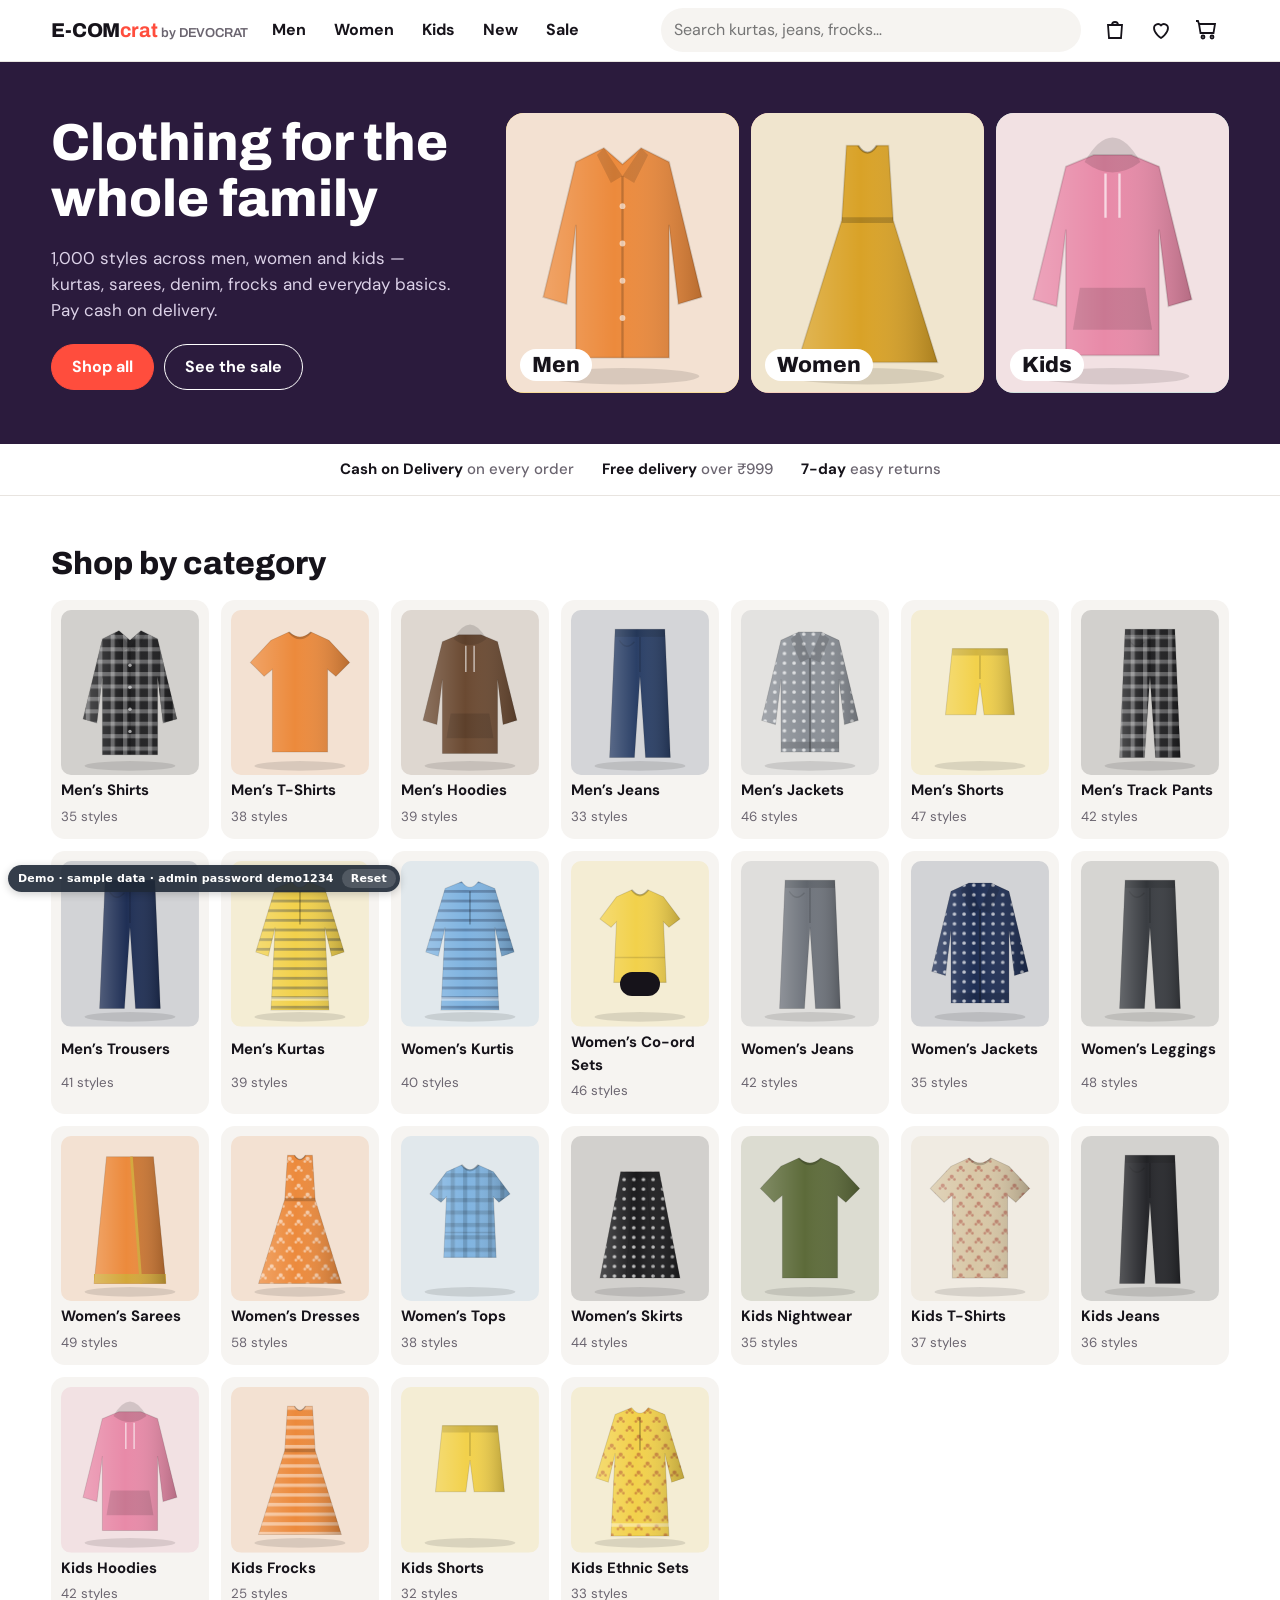
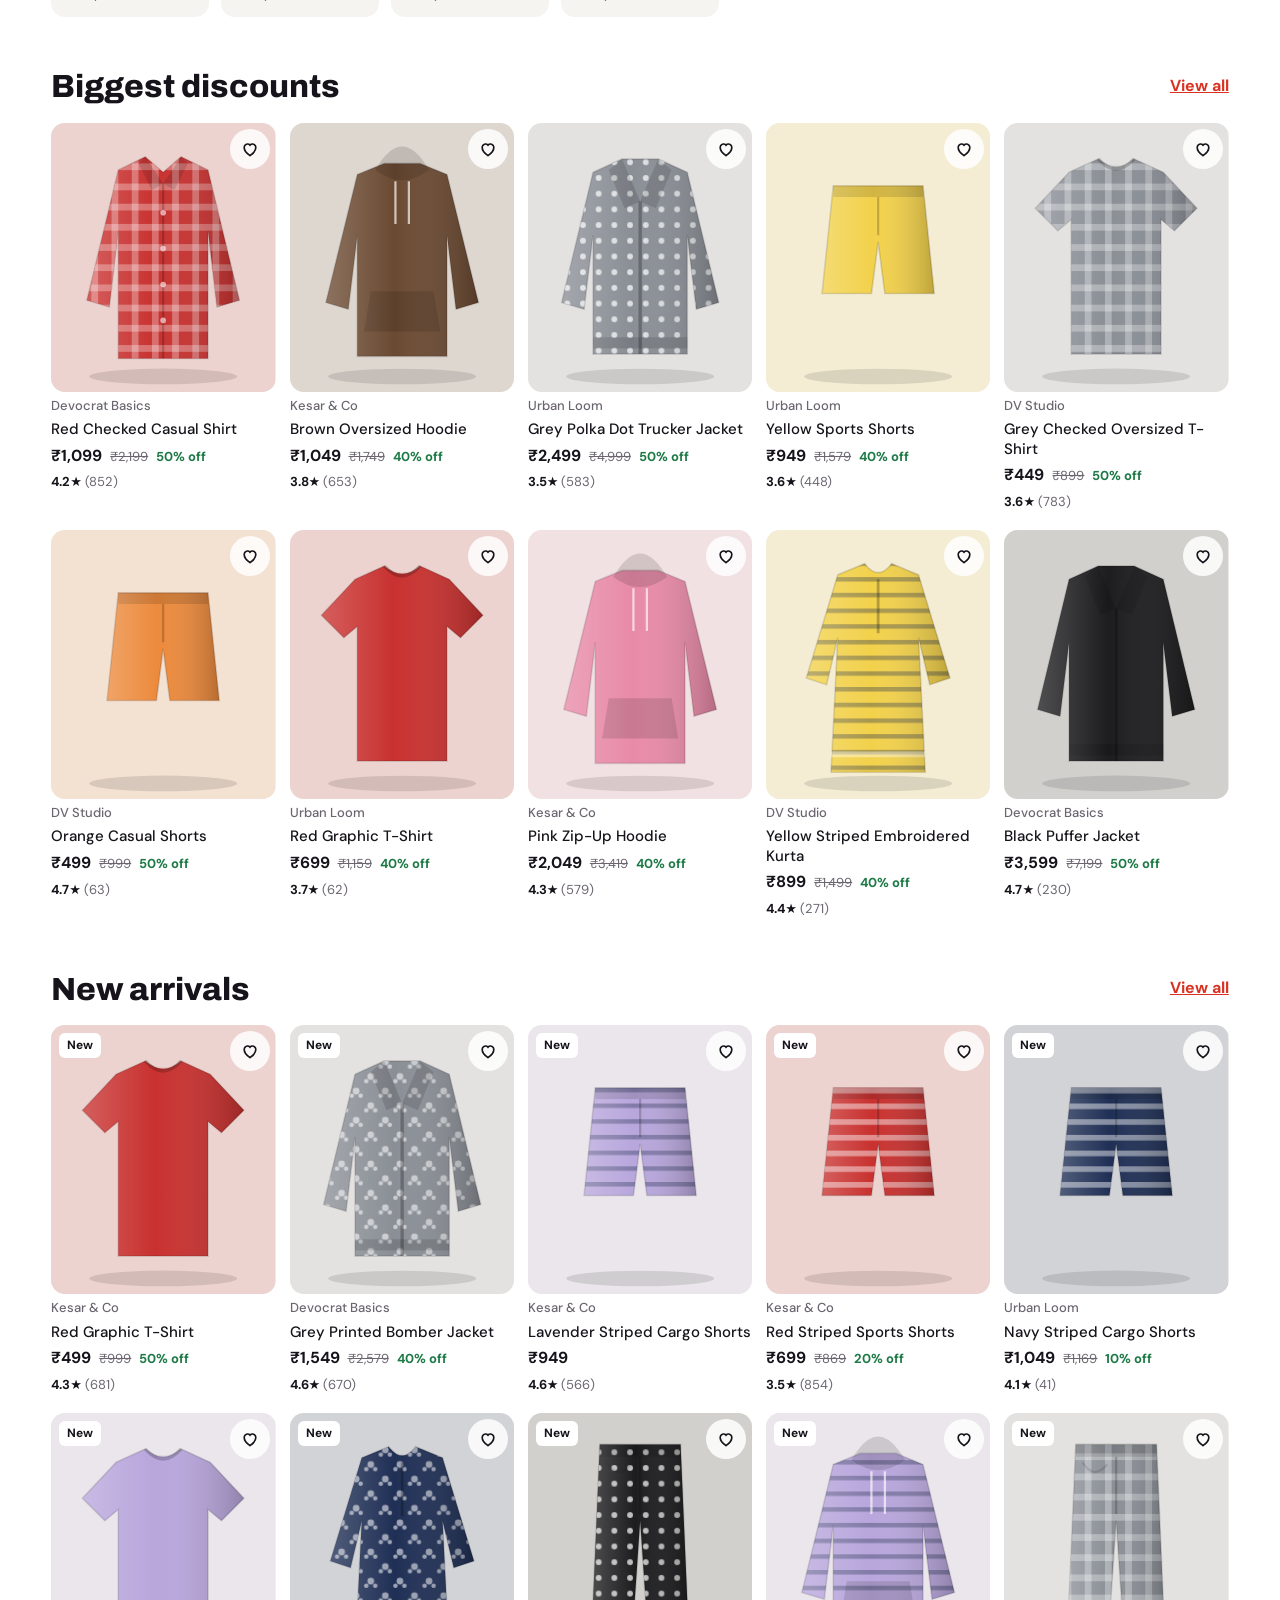
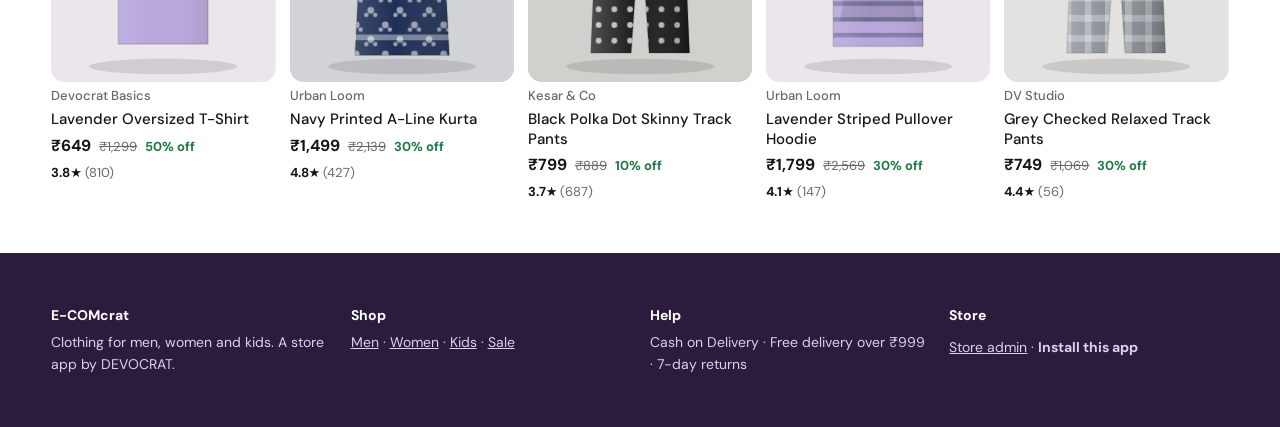
==== commit 88b06542: "hospital.html, models/hospital/venky.glb and models/hospital/screens/dmark.png" ====
--- a/apps/apparel/index.html
+++ b/apps/apparel/index.html
@@ -1,11 +1,16 @@
 <!DOCTYPE html>
-<html lang="en">
+<html lang="en-IN">
 <head>
 <meta charset="utf-8">
 <meta name="viewport" content="width=device-width, initial-scale=1">
-<title>DEVOCRAT Apparels</title>
+<title>E-COMcrat – Clothing E-commerce Website – Live Demo | DEVOCRAT</title>
+<meta name="description" content="Try E-COMcrat, an online clothing store with 1,000 products, cart, checkout, cash on delivery and a store admin. E-commerce website development by DEVOCRAT, Bangalore &amp; Coimbatore." data-seo>
+<link rel="canonical" href="https://devocrat-tjf.github.io/devocrat/apps/apparel/index.html">
+<meta property="og:type" content="website"><meta property="og:site_name" content="DEVOCRAT">
+<meta property="og:title" content="E-COMcrat – Clothing E-commerce Website – Live Demo | DEVOCRAT"><meta property="og:description" content="Try E-COMcrat, an online clothing store with 1,000 products, cart, checkout, cash on delivery and a store admin. E-commerce website development by DEVOCRAT, Bangalore &amp; Coimbatore.">
+<meta property="og:url" content="https://devocrat-tjf.github.io/devocrat/apps/apparel/index.html"><meta property="og:image" content="https://devocrat-tjf.github.io/devocrat/images/og-devocrat.jpg">
+<meta name="twitter:card" content="summary_large_image">
 <meta name="theme-color" content="#2b1b3d">
-<meta name="description" content="DEVOCRAT Apparels — clothing for men, women and kids. Cash on delivery.">
 <link rel="manifest" href="manifest.json">
 <script src="config.js"></script>
 <!-- Website demo: the store's own Google Apps Script runs in the browser on sample data (see ../_gas/gas.js) -->
@@ -16,7 +21,7 @@
 <link rel="apple-touch-icon" href="icons/apple-touch-icon.png">
 <meta name="apple-mobile-web-app-capable" content="yes">
 <meta name="mobile-web-app-capable" content="yes">
-<meta name="apple-mobile-web-app-title" content="DEVOCRAT">
+<meta name="apple-mobile-web-app-title" content="E-COMcrat">
 <link rel="preconnect" href="https://fonts.googleapis.com">
 <link href="https://fonts.googleapis.com/css2?family=Archivo:wght@600;800&family=DM+Sans:opsz,wght@9..40,400;9..40,500;9..40,700&display=swap" rel="stylesheet">
 <style>
@@ -153,7 +158,7 @@
 </defs></svg>
 
 <header><div class="hd">
-  <a class="logo" href="#">DEVO<b>CRAT</b><small>Apparels</small></a>
+  <a class="logo" href="#" aria-label="E-COMcrat home">E-COM<b>crat</b><small>by DEVOCRAT</small></a>
   <nav class="main" id="nav"><a href="#men">Men</a><a href="#women">Women</a><a href="#kids">Kids</a><a href="#new">New</a><a href="#sale">Sale</a></nav>
   <form class="srch" id="srch" role="search"><input id="q" type="search" placeholder="Search kurtas, jeans, frocks…" aria-label="Search products"></form>
   <div class="icons" style="display:flex;align-items:center;gap:2px">
@@ -167,7 +172,7 @@
 <main id="view"><div class="empty">Loading the catalogue…</div></main>
 
 <footer class="band"><div class="wrap">
-  <div><b>DEVOCRAT Apparels</b>Clothing for men, women and kids. A working demo store by DEVOCRAT.</div>
+  <div><b>E-COMcrat</b>Clothing for men, women and kids. A store app by DEVOCRAT.</div>
   <div><b>Shop</b><a href="#men">Men</a> · <a href="#women">Women</a> · <a href="#kids">Kids</a> · <a href="#sale">Sale</a></div>
   <div><b>Help</b>Cash on Delivery · Free delivery over ₹999 · 7-day returns</div>
   <div><b>Store</b><a href="#admin">Store admin</a> · <button class="lnk" id="iosHint" style="color:inherit;padding:0">Install this app</button><div id="net" class="note" style="color:#dcd2e8"></div></div>
@@ -179,7 +184,7 @@
 <aside class="drawer" id="cd" aria-label="Shopping bag"></aside>
 <div class="dlg" id="dlg"><div><h3 id="dlgT"></h3><p id="dlgM" style="margin:0"></p><div class="row" style="justify-content:flex-end"><button class="btn ghost sm" id="dlgNo">Cancel</button><button class="btn acc sm" id="dlgYes">Confirm</button></div></div></div>
 <div class="toast" id="toast"></div>
-<div class="dlg" id="iosDlg"><div><h3>Install DEVOCRAT Apparels</h3><p style="margin:0" id="iosMsg"></p><div class="row" style="justify-content:flex-end"><button class="btn sm" id="iosOk">Got it</button></div></div></div>
+<div class="dlg" id="iosDlg"><div><h3>Install E-COMcrat</h3><p style="margin:0" id="iosMsg"></p><div class="row" style="justify-content:flex-end"><button class="btn sm" id="iosOk">Got it</button></div></div></div>
 
 <script>
 {
@@ -406,7 +411,7 @@
 /* ---------- admin ---------- */
 const A={tab:'dash',q:'',g:'',shown:50,stock:''};
 function admin(){
-  if(!isAdmin){V.innerHTML=online?`<section class="band"><div class="wrap" style="max-width:420px"><h1 style="font-size:36px;margin-bottom:6px">Store admin</h1><p class="note" style="margin:0 0 18px">Enter the admin password you set in the Google Sheet (DEVOCRAT Store menu). Customers don’t need an account.</p>
+  if(!isAdmin){V.innerHTML=online?`<section class="band"><div class="wrap" style="max-width:420px"><h1 style="font-size:36px;margin-bottom:6px">Store admin</h1><p class="note" style="margin:0 0 18px">Enter the admin password you set in the Google Sheet (E-COMcrat Store menu). Customers don’t need an account.</p>
     <form class="form" id="lgf"><input type="hidden" name="email" value="admin" autocomplete="username"><label>Password<input name="password" type="password" autocomplete="current-password" required></label><div class="err" id="lgErr"></div><button class="btn acc">Sign in</button></form></div></section>`
     :`<section class="band"><div class="wrap empty"><h2>Google Sheet not connected</h2><p>${API?'The store’s Google Sheet could not be reached. Check your internet connection and try again.':'Add your Apps Script web app URL to config.js to turn on the admin panel.'}</p><a class="btn" href="#">Back to the store</a></div></section>`;return}
   const tot=P.length,out=P.filter(p=>stockOf(p)===0).length,low=P.filter(p=>{const s=stockOf(p);return s>0&&s<10}).length,units=P.reduce((a,p)=>a+stockOf(p),0),hid=P.filter(p=>p.hidden).length,pend=allOrders.filter(o=>o.status==='Placed').length;
